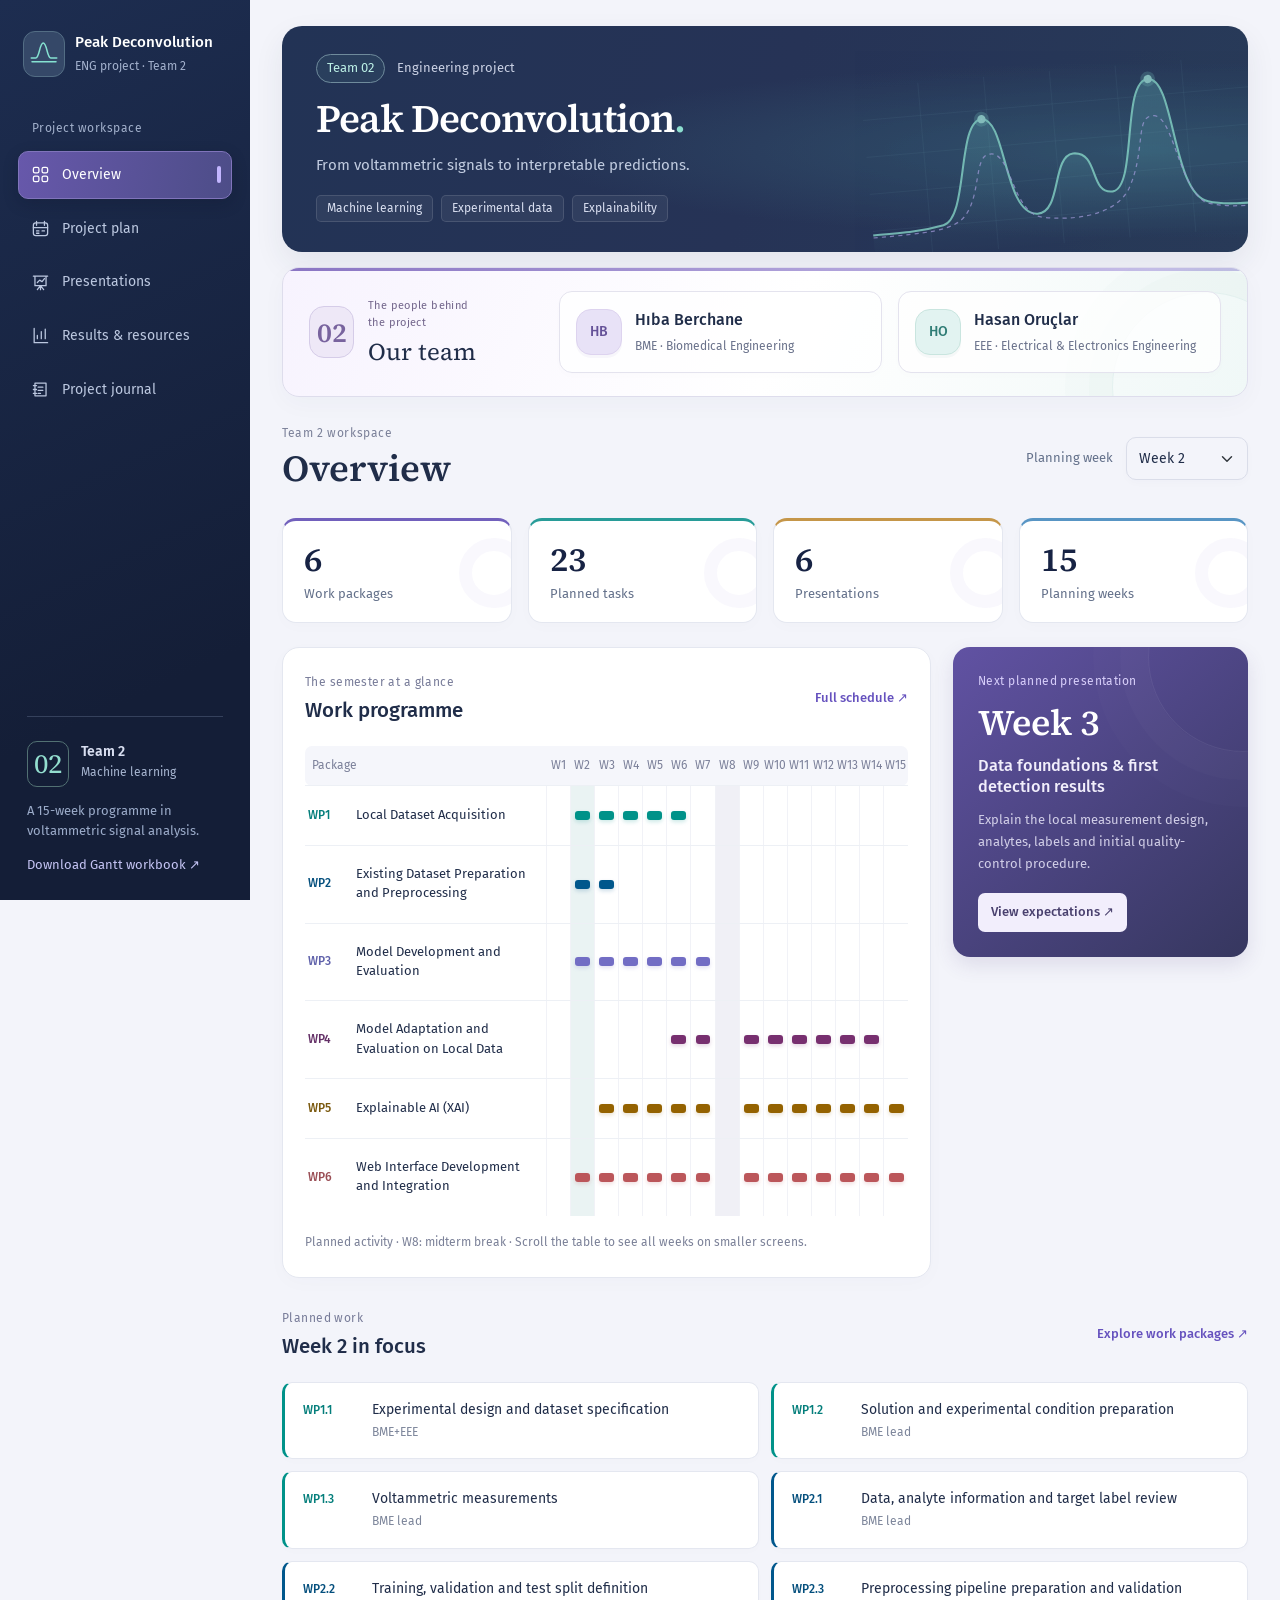
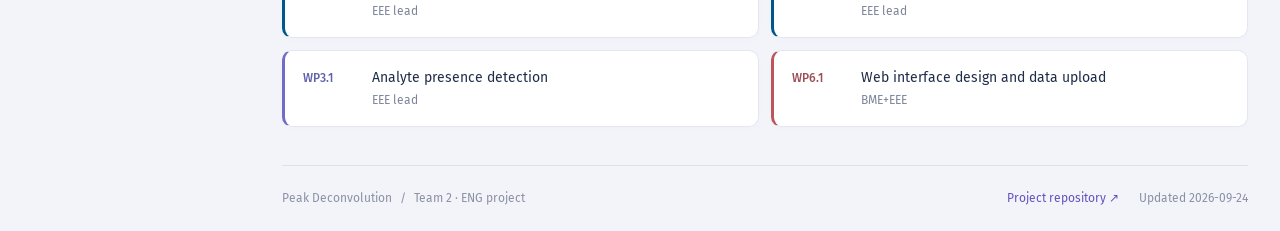
==== experimental.html @ 1bb377fd "Restore the favorite light theme and remove the signal playground" ====
<!doctype html>
<html lang="en">
<head>
<meta charset="utf-8">
<meta name="viewport" content="width=device-width, initial-scale=1">
<meta name="theme-color" content="#172344">
<meta name="description" content="Team 2's Peak Deconvolution project: work programme, presentation expectations, research results and risk management.">
<title>Peak Deconvolution | Team 2</title>
<link rel="icon" href="assets/favicon.svg" type="image/svg+xml">
<link rel="preload" href="assets/fonts/fira-sans-400.ttf" as="font" type="font/ttf" crossorigin>
<link rel="preload" href="assets/fonts/source-serif-600.ttf" as="font" type="font/ttf" crossorigin>
<link rel="stylesheet" href="assets/bootstrap.min.css">
<link rel="stylesheet" href="style.css?v=20260924-5">
<script src="assets/bootstrap.bundle.min.js" defer></script>
<script src="app.js?v=20260924-4" defer></script>
</head>
<body data-view="overview">
<a class="skip-link" href="#main">Skip to content</a>
<aside class="sidebar">
 <a class="brand" href="#overview" data-go="overview"><span class="brand-mark" aria-hidden="true"><svg viewBox="0 0 40 40"><path d="M3 28h6c5 0 5-20 10-20s5 20 10 20h8M4 33h32"/></svg></span><span>Peak Deconvolution<small>ENG project · Team 2</small></span></a>
 <p class="nav-caption">Project workspace</p>
 <nav class="project-nav" id="main-tabs" role="tablist" aria-label="Project sections" aria-orientation="vertical">
  <button class="nav-link active" id="tab-overview" data-bs-toggle="tab" data-bs-target="#panel-overview" data-route="overview" type="button" role="tab" aria-controls="panel-overview" aria-selected="true" aria-current="page"><svg viewBox="0 0 24 24" aria-hidden="true"><rect x="3" y="3" width="7" height="7" rx="2"/><rect x="14" y="3" width="7" height="7" rx="2"/><rect x="3" y="14" width="7" height="7" rx="2"/><rect x="14" y="14" width="7" height="7" rx="2"/></svg><span>Overview</span></button>
  <button class="nav-link" id="tab-plan" data-bs-toggle="tab" data-bs-target="#panel-plan" data-route="plan" type="button" role="tab" aria-controls="panel-plan" aria-selected="false" tabindex="-1"><svg viewBox="0 0 24 24" aria-hidden="true"><rect x="3" y="5" width="18" height="16" rx="3"/><path d="M7 3v5m10-5v5M3 11h18m-14 4h3m4 0h3m-10 3h3"/></svg><span>Project plan</span></button>
  <button class="nav-link" id="tab-presentations" data-bs-toggle="tab" data-bs-target="#panel-presentations" data-route="presentations" type="button" role="tab" aria-controls="panel-presentations" aria-selected="false" tabindex="-1"><svg viewBox="0 0 24 24" aria-hidden="true"><path d="M3 4h18M5 4v12h14V4M12 16v5m-4 0 4-5 4 5M8 12l3-3 3 2 3-4"/></svg><span>Presentations</span></button>
  <button class="nav-link" id="tab-results" data-bs-toggle="tab" data-bs-target="#panel-results" data-route="results" type="button" role="tab" aria-controls="panel-results" aria-selected="false" tabindex="-1"><svg viewBox="0 0 24 24" aria-hidden="true"><path d="M4 3v18h17M8 16v-4m5 4V7m5 9V4"/></svg><span>Results &amp; resources</span></button>
  <button class="nav-link" id="tab-journal" data-bs-toggle="tab" data-bs-target="#panel-journal" data-route="journal" type="button" role="tab" aria-controls="panel-journal" aria-selected="false" tabindex="-1"><svg viewBox="0 0 24 24" aria-hidden="true"><path d="M5 4h14v16H5V4Zm4 5h6m-6 4h6m-6 4h3M3 7h4m-4 5h4m-4 5h4"/></svg><span>Project journal</span></button>
 </nav>
 <div class="sidebar-bottom"><span class="sidebar-team">02</span><div><strong>Team 2</strong><span>Machine learning</span></div><p>A 15-week programme in voltammetric signal analysis.</p><a href="documents/PeakDeconv_Gantt_Chart.xlsx" download>Download Gantt workbook <span aria-hidden="true">↗</span></a></div>
</aside>
<div class="workspace">
 <header class="project-masthead">
  <div class="masthead-copy"><p class="project-context"><span>Team 02</span> Engineering project</p><a href="#overview" data-go="overview" class="project-title">Peak Deconvolution<span class="title-dot">.</span></a><p class="project-description">From voltammetric signals to interpretable predictions.</p><div class="project-tags"><span>Machine learning</span><span>Experimental data</span><span>Explainability</span></div></div>
  <div class="signal-art" aria-hidden="true"><svg viewBox="0 0 480 210" fill="none"><defs><linearGradient id="signal-fill" x1="0" y1="0" x2="0" y2="1"><stop stop-color="#79dedc" stop-opacity=".32"/><stop offset="1" stop-color="#79dedc" stop-opacity="0"/></linearGradient></defs><path class="signal-grid" d="M0 40h480M0 85h480M0 130h480M0 175h480M70 0v210M150 0v210M230 0v210M310 0v210M390 0v210"/><path d="M0 180C40 180 60 180 86 175C117 169 113 51 143 51C173 51 160 170 201 171C230 172 224 103 250 102C282 102 265 153 294 152C324 150 316 20 348 20C381 20 365 161 408 174C426 180 449 180 480 180V210H0Z" fill="url(#signal-fill)"/><path class="signal-line" pathLength="1000" d="M0 180C40 180 60 180 86 175C117 169 113 51 143 51C173 51 160 170 201 171C230 172 224 103 250 102C282 102 265 153 294 152C324 150 316 20 348 20C381 20 365 161 408 174C426 180 449 180 480 180"/><path class="signal-secondary" d="M0 183C64 183 99 183 114 165C135 140 130 93 150 94C176 93 170 169 207 176C262 186 300 174 314 150C339 105 328 62 352 65C375 68 374 153 405 175C430 184 452 183 480 183"/><circle cx="143" cy="51" r="5"/><circle cx="348" cy="20" r="5"/></svg></div>
 </header>
 <section class="people-section team-spotlight" aria-labelledby="team-heading">
  <div class="team-intro"><span class="team-emblem" aria-hidden="true">02</span><div><span class="section-eyebrow">The people behind the project</span><h2 id="team-heading">Our team</h2></div></div>
  <div id="overview-team"></div>
 </section>
 <main id="main" tabindex="-1">
  <div class="page-heading"><div><p class="page-kicker">Team 2 workspace</p><h1 id="page-title">Overview</h1></div><div class="workspace-controls"><label for="week-filter">Planning week</label><select id="week-filter" class="form-select" aria-describedby="week-help"><option value="1">Week 1</option><option value="2" selected>Week 2</option><option value="3">Week 3</option><option value="4">Week 4</option><option value="5">Week 5</option><option value="6">Week 6</option><option value="7">Week 7</option><option value="8">Week 8</option><option value="9">Week 9</option><option value="10">Week 10</option><option value="11">Week 11</option><option value="12">Week 12</option><option value="13">Week 13</option><option value="14">Week 14</option><option value="15">Week 15</option></select></div></div>
  <p id="week-help" class="visually-hidden">A position in the project plan, not the current calendar week.</p>
  <div id="data-status" class="alert alert-danger" role="alert" hidden></div>
  <noscript><p class="alert alert-warning">JavaScript is required to display the project records. The <a href="documents/PeakDeconv_Gantt_Chart.xlsx">Excel work plan</a> is available separately.</p></noscript>
  <div class="tab-content" id="project-panels">
   <section class="tab-pane show active" id="panel-overview" role="tabpanel" aria-labelledby="tab-overview" tabindex="0">
    <div id="overview-stats" class="plan-facts" aria-label="Planned project scope"><p>Loading the work plan…</p></div>
    <div class="overview-layout">
     <section class="surface programme-section"><div class="section-heading"><div><span class="section-eyebrow">The semester at a glance</span><h2>Work programme</h2></div><a href="#schedule" data-go="schedule" class="text-action">Full schedule <span aria-hidden="true">↗</span></a></div><div id="overview-packages" class="programme-scroll" tabindex="0" role="region" aria-label="Work package timeline"></div><p class="figure-note">Planned activity · W8: midterm break · Scroll the table to see all weeks on smaller screens.</p></section>
     <aside class="overview-aside"><section class="next-review" aria-label="Next planned presentation"><div id="overview-presentation"></div></section></aside>
    </div>
    <section class="weekly-focus"><div class="section-heading"><div><span class="section-eyebrow">Planned work</span><h2>Week <span data-selected-week>2</span> in focus</h2></div><a href="#packages" data-go="packages" class="text-action">Explore work packages <span aria-hidden="true">↗</span></a></div><div id="overview-focus" class="focus-list"></div></section>
   </section>
   <section class="tab-pane" id="panel-plan" role="tabpanel" aria-labelledby="tab-plan" tabindex="0">
    <p class="section-intro">The semester programme, from scheduled tasks and responsibilities to contingency planning.</p><div class="plan-groups"><details class="plan-group" id="plan-schedule"><summary><span class="group-symbol" aria-hidden="true"><svg viewBox="0 0 24 24"><rect x="3" y="5" width="18" height="16" rx="3"/><path d="M7 3v5m10-5v5M3 11h18m-14 4h3m4 0h3"/></svg></span><span class="group-heading"><span class="group-title">Schedule</span><span class="group-description">The 15-week Gantt chart and selected-week activities.</span></span><span class="group-count" id="schedule-count"></span></summary><div class="group-content"><section class="surface"><div class="section-heading"><h2>Task schedule</h2><div class="chart-key"><span><i class="key-plan" aria-hidden="true"></i>Planned work</span><span><i class="key-review" aria-hidden="true"></i>Presentation</span><span><i class="key-midterm" aria-hidden="true"></i>Midterm</span></div></div><div class="gantt-scroll" tabindex="0" role="region" aria-label="Scrollable 15-week task schedule" id="schedule-table"></div><p class="figure-note">No tasks are scheduled in weeks 1 and 8. Scroll horizontally for all weeks. Calendar dates await confirmation of the semester start.</p></section>
    <section class="weekly-section"><div class="section-heading"><h2>Week <span data-selected-week>2</span>: task list</h2><a href="#presentations" data-go="presentations" class="text-action">Presentation expectations ↗</a></div><div id="weekly-list" class="weekly-list"></div></section></div></details><details class="plan-group" id="plan-packages"><summary><span class="group-symbol" aria-hidden="true"><svg viewBox="0 0 24 24"><path d="m12 3 9 5-9 5-9-5 9-5Zm-9 9 9 5 9-5M3 16l9 5 9-5"/></svg></span><span class="group-heading"><span class="group-title">Work packages</span><span class="group-description">Scope, responsibilities, task status and outputs.</span></span><span class="group-count" id="package-count"></span></summary><div class="group-content"><p class="section-intro">Six work packages, one connected programme. Open a package to review its scope, responsibilities and planned outputs.</p><div id="package-list" class="work-package-list"></div><p class="figure-note">“Not reported” means that a progress update has not yet been recorded.</p></div></details><details class="plan-group" id="plan-risks"><summary><span class="group-symbol" aria-hidden="true"><svg viewBox="0 0 24 24"><path d="m12 3 8 3v6c0 5-8 9-8 9s-8-4-8-9V6l8-3Z"/><path d="m8 12 3 3 5-6"/></svg></span><span class="group-heading"><span class="group-title">Risks &amp; solutions</span><span class="group-description">Early warnings, proposed responses and fallback plans.</span></span><span class="group-count" id="risk-count"></span></summary><div class="group-content"><div class="section-banner risk-banner"><div><span class="section-eyebrow">Working risk register</span><p>A working register of potential project risks, proposed responses and fallback plans. These are planning scenarios; occurrence, severity and ownership have not yet been assessed.</p></div><svg class="risk-emblem" viewBox="0 0 100 110" aria-hidden="true"><path d="m50 6 38 14v34c0 25-38 49-38 49S12 79 12 54V20L50 6Z"/><path d="m30 54 14 14 28-32"/></svg></div><div id="risk-list" class="risk-grid"></div></div></details></div>
   </section>
   <section class="tab-pane" id="panel-presentations" role="tabpanel" aria-labelledby="tab-presentations" tabindex="0">
    <div class="section-banner presentation-banner"><div><span class="section-eyebrow">Prepare for each review</span><h2>Six planned reviews.</h2><p>Presentation weeks follow the Gantt workbook. The content below is a proposed Team 2 briefing plan, derived from the scheduled tasks and subject to supervisor confirmation.</p></div><div class="banner-number" aria-hidden="true">06</div></div><div id="presentation-rail" class="presentation-rail" aria-label="Presentation weeks"></div><div id="presentation-list" class="presentation-grid"></div>
   </section>
   <section class="tab-pane" id="panel-results" role="tabpanel" aria-labelledby="tab-results" tabindex="0">
    <div class="research-layout"><section class="research-section" id="research-results" tabindex="-1"><div class="section-heading"><div><span class="section-eyebrow">Research evidence</span><h2>Experiments &amp; results</h2></div></div><p class="section-intro">Detection, concentration classification, regression and explainability.</p><div id="results-list"></div></section><section class="research-section" id="research-resources" tabindex="-1"><div class="section-heading"><div><span class="section-eyebrow">Project library</span><h2>Resources</h2></div></div><div id="resources-list"></div></section></div>
   </section>
   <section class="tab-pane" id="panel-journal" role="tabpanel" aria-labelledby="tab-journal" tabindex="0">
    <p class="section-intro">A record of planning decisions, meeting discussions and agreed follow-up actions.</p><div id="journal-list" class="journal-list"></div>
   </section>
  </div>
  <footer class="workspace-footer"><span>Peak Deconvolution <span aria-hidden="true">/</span> Team 2 · ENG project</span><div><a id="repository-link" href="#" hidden>Project repository ↗</a><span>Updated <time id="footer-updated">—</time></span></div></footer>
 </main>
</div>
</body>
</html>
---- style.css ----
@font-face{font-family:"Fira Sans";font-style:normal;font-weight:400;font-display:swap;src:url("assets/fonts/fira-sans-400.ttf")}@font-face{font-family:"Fira Sans";font-style:normal;font-weight:500;font-display:swap;src:url("assets/fonts/fira-sans-500.ttf")}@font-face{font-family:"Fira Sans";font-style:normal;font-weight:600;font-display:swap;src:url("assets/fonts/fira-sans-600.ttf")}@font-face{font-family:"Source Serif";font-style:normal;font-weight:400;font-display:swap;src:url("assets/fonts/source-serif-400.ttf")}@font-face{font-family:"Source Serif";font-style:normal;font-weight:600;font-display:swap;src:url("assets/fonts/source-serif-600.ttf")}
:root{--ink:#202d49;--secondary:#63708a;--accent:#6551be;--deep:#172344;--pale:#f3f4fa;--rule:#e4e7f0;--serif:"Source Serif",Georgia,serif;--sans:"Fira Sans","Segoe UI",sans-serif;--bs-body-font-family:var(--sans);--bs-body-color:var(--ink);--bs-body-bg:var(--pale)}
*{box-sizing:border-box}html{scroll-behavior:smooth}body{margin:0;background:var(--pale);color:var(--ink);font:1rem/1.6 var(--sans)}h1,h2,h3,h4,p{margin-top:0}h1,h2,h3,h4{color:var(--ink);line-height:1.3}h1{font-family:var(--serif);font-size:2.3rem;font-weight:600;margin:0}h2{font-size:1.28rem;font-weight:500;margin:0}h3{font-size:1.05rem;font-weight:500}p{color:var(--secondary);margin-bottom:1rem}a{color:var(--accent);text-underline-offset:4px}a:hover{color:#493895}button,select{font:inherit}button:focus-visible,a:focus-visible,select:focus-visible,summary:focus-visible,[tabindex]:focus-visible{outline:3px solid #b191fa;outline-offset:4px}[hidden]{display:none!important}.skip-link{position:fixed;top:-100px;left:20px;z-index:100;background:white;padding:12px 20px}.skip-link:focus{top:10px}
.sidebar{width:250px;position:fixed;inset:0 auto 0 0;padding:31px 18px 24px;background:linear-gradient(155deg,#1d2d50,#141e37 75%);color:#d8def0;display:flex;flex-direction:column;z-index:30;overflow-y:auto}.brand{display:flex;align-items:center;gap:10px;text-decoration:none;color:#fff;font-size:.95rem;line-height:1.3;font-weight:500;padding:0 5px}.brand:hover{color:white}.brand small{display:block;font-weight:400;color:#a3b1cd;font-size:.75rem;margin-top:6px}.brand-mark{display:block;width:42px;height:46px;background:#354868;border:1px solid #536d84;border-radius:12px;flex-shrink:0;padding:5px}.brand-mark svg{fill:none;stroke:#85e2d1;stroke-width:2;stroke-linecap:round}.nav-caption{font-size:.75rem;color:#a1afca;margin:42px 14px 13px;letter-spacing:.04em}.project-nav{display:flex;flex-direction:column;gap:6px}.project-nav .nav-link{display:flex;align-items:center;gap:12px;position:relative;color:#bcc8e0;background:none;border:1px solid transparent;border-radius:10px;padding:13px 12px;text-align:left;font-size:.875rem;line-height:1.4;transition:background .15s,color .15s}.project-nav .nav-link svg{width:19px;height:19px;fill:none;stroke:currentColor;stroke-width:1.6;stroke-linecap:round;stroke-linejoin:round;flex-shrink:0}.project-nav .nav-link.active{color:white;background:linear-gradient(100deg,#6758ab,#4d4d88);border-color:#8074bb;box-shadow:0 5px 16px #090f2233}.project-nav .nav-link.active:after{content:"";position:absolute;right:10px;width:4px;height:17px;border-radius:4px;background:#c3b6ff}.project-nav .nav-link:hover:not(.active){color:#fff;background:#ffffff0c}.sidebar-bottom{border-top:1px solid #35415c;margin:38px 9px 0;padding-top:24px;display:grid;grid-template-columns:42px 1fr;gap:10px 12px}.sidebar-team{font-family:var(--serif);font-size:1.7rem;color:#93decf;line-height:1.6;border:1px solid #527173;border-radius:10px;text-align:center}.sidebar-bottom strong,.sidebar-bottom span:not(.sidebar-team){display:block;font-size:.875rem}.sidebar-bottom div>span{font-size:.75rem!important;color:#a7b5d0}.sidebar-bottom p{grid-column:1/-1;font-size:.8125rem;color:#9cacca;margin:4px 0 3px}.sidebar-bottom a{grid-column:1/-1;color:#c5c4f4;font-size:.8125rem;text-decoration:none}
.workspace{margin-left:250px;padding:26px 32px 0;max-width:1740px}.project-masthead{position:relative;isolation:isolate;overflow:hidden;padding:28px 34px 30px;border-radius:20px;background:radial-gradient(ellipse at 89% 55%,#31516c 0,transparent 50%),linear-gradient(110deg,#223355,#263356 50%,#283b59);color:white;box-shadow:0 12px 30px #23324e14}.masthead-copy{position:relative;z-index:2;max-width:75%}.project-context{font-size:.8125rem;color:#cad1e4;display:flex;align-items:center;gap:12px;margin:0 0 15px}.project-context>span{padding:3px 10px;border:1px solid #6f8b9c;border-radius:20px;color:#bcf0e6;background:#8bddca12}.project-title{font:600 clamp(2rem,3.05vw,3.1rem)/1.1 var(--serif);letter-spacing:-.025em;color:#fff;text-decoration:none;display:inline-block}.project-title:hover{color:white}.title-dot{color:#8ddfcf}.project-description{color:#c1cce0;font-size:.9375rem;margin:12px 0 18px}.project-tags{display:flex;flex-wrap:wrap;gap:8px}.project-tags span{font-size:.75rem;padding:3px 10px;background:#ffffff0e;border:1px solid #ffffff1f;border-radius:5px;color:#d9dff0}.signal-art{position:absolute;z-index:0;right:-15px;bottom:9px;width:41%;opacity:.7;transform:rotate(-5deg)}.signal-art svg{width:100%}.signal-grid{stroke:#83b7c6;stroke-opacity:.12;stroke-width:1}.signal-line{stroke:#92e8d5;stroke-width:2.5}.signal-secondary{stroke:#c4b5fd;stroke-width:1.5;stroke-dasharray:5 5;opacity:.8}.signal-art circle{fill:#b4f3e8;stroke:#88dfd044;stroke-width:8}.masthead-credit{position:absolute;right:26px;top:27px;text-align:right;font-size:.75rem;z-index:2}.masthead-credit span{display:block;color:#a8bed4}.masthead-credit strong{color:#e7f0fb;font-weight:500}
#main{padding-top:27px;outline:none}.page-heading{display:flex;justify-content:space-between;align-items:center;gap:20px;margin-bottom:25px}.page-kicker{font-size:.75rem;color:#7b8199;margin:0 0 2px;letter-spacing:.05em}.workspace-controls{display:flex;align-items:center;gap:13px}.workspace-controls label{font-size:.8125rem;color:var(--secondary)}.form-select{font-family:var(--sans);font-size:.875rem;width:122px;border:1px solid #daddE9;min-height:43px;border-radius:10px;color:var(--ink);box-shadow:0 3px 8px #2b335005}.section-intro{font-size:1rem;max-width:84ch;margin-bottom:26px}.surface{background:white;border:1px solid var(--rule);border-radius:17px;padding:25px;box-shadow:0 5px 20px #26365505}.section-heading{display:flex;justify-content:space-between;align-items:center;gap:16px;margin-bottom:22px}.section-eyebrow{display:block;color:#787c99;font-size:.75rem;margin-bottom:5px;letter-spacing:.035em}.text-action{font-size:.8125rem;font-weight:500;text-decoration:none}.text-action:hover{text-decoration:underline}.plan-facts{display:grid;grid-template-columns:repeat(4,minmax(0,1fr));gap:16px;margin-bottom:24px}.stat{position:relative;overflow:hidden;background:white;border:1px solid var(--rule);border-radius:14px;padding:18px 21px 17px;box-shadow:0 4px 15px #26365504;display:flex;flex-direction:column;border-top:3px solid #7160bc}.stat:nth-child(2){border-top-color:#289c98}.stat:nth-child(3){border-top-color:#c59649}.stat:nth-child(4){border-top-color:#5895c4}.stat:after{content:"";position:absolute;right:-18px;top:17px;height:70px;width:70px;border:13px solid #7662c00b;border-radius:50%}.stat-value{font:600 2.1rem/1.2 var(--serif);color:var(--deep);font-variant-numeric:tabular-nums;order:0}.stat-label{font-size:.8125rem;color:var(--secondary);order:1;margin-top:5px}.overview-layout{display:grid;grid-template-columns:minmax(0,1fr) 295px;gap:22px;align-items:start}.overview-layout>*{min-width:0}.overview-aside{display:flex;flex-direction:column;gap:18px}.programme-section{padding:25px 22px}.programme-scroll,.gantt-scroll{overflow:auto;max-width:100%;scrollbar-width:thin;scrollbar-color:#b7bad1 #f3f4fa}.programme-table{width:100%;min-width:600px;table-layout:fixed;border-collapse:collapse;font-size:.875rem}.programme-table th,.programme-table td{padding:18px 3px;border-bottom:1px solid #edf0f5;vertical-align:middle}.programme-table thead th{background:#f5f6fb;color:#7c819a;font-size:.75rem;font-weight:400;padding:10px 0;text-align:center}.programme-table thead th:first-child{text-align:left;padding-left:7px;border-radius:7px 0 0 7px}.programme-table thead th:last-child{border-radius:0 7px 7px 0}.programme-row>.wp-code{font-size:.75rem;font-weight:500;color:color-mix(in srgb,var(--wp) 80%,#142f42);padding-right:5px}.programme-row>th{font-weight:400;padding-right:12px}.programme-title{font:inherit;font-size:.8125rem;line-height:1.5;background:none;border:0;text-align:left;padding:0;color:var(--ink);cursor:pointer}.programme-title:hover{text-decoration:underline;color:var(--accent)}.programme-week{text-align:center;border-left:1px solid #f1f2f7}.programme-week.selected-week{background:#eaf3f3}.programme-week.midterm-week{background:#f0f0f6}.programme-mark{display:block;width:86%;height:9px;border-radius:3px;background:var(--wp);box-shadow:0 2px 4px color-mix(in srgb,var(--wp) 20%,transparent);margin:auto}.figure-note{font-size:.75rem;color:#7b8198;margin:16px 0 0;line-height:1.7}
.next-review{position:relative;overflow:hidden;border-radius:17px;padding:25px;background:linear-gradient(140deg,#6152a3,#36375f);color:white;box-shadow:0 8px 20px #463b7520}.next-review:after{content:"";position:absolute;width:190px;height:190px;border:1px solid #ffffff12;border-radius:50%;right:-90px;top:-85px;box-shadow:0 0 0 28px #ffffff04,0 0 0 55px #ffffff03;pointer-events:none}.next-review .section-eyebrow{color:#d7cefa}.next-week{font:600 2.25rem/1.2 var(--serif);color:white;margin:10px 0}.next-review h3{font-size:1.02rem;color:#f1eefb;margin:0 0 12px}.next-review p{font-size:.8125rem;color:#d2cfe8;line-height:1.7;margin-bottom:18px}.review-link{display:inline-flex;align-items:center;gap:14px;background:#f2eefc;color:#49406e!important;font-size:.8125rem;font-weight:500;border:0;border-radius:7px;text-decoration:none;padding:9px 13px}.people-section{padding:23px}.people-section .section-heading{margin-bottom:10px}.people-section .section-eyebrow{font-size:.6875rem}.team-emblem{font:600 1.7rem var(--serif);color:#dce1ed}.team-name,.team-approach{display:none}.team-members{list-style:none;margin:0;padding:0}.team-member{display:flex;gap:10px;align-items:center;padding:12px 0;border-bottom:1px solid #eef0f5}.member-avatar{width:36px;height:36px;flex-shrink:0;border-radius:12px;background:#e8e2f7;color:#655298;display:flex;align-items:center;justify-content:center;font-size:.75rem;font-weight:500}.team-member:nth-child(2) .member-avatar{background:#e2f3f1;color:#307d76}.member-name{display:flex;flex-direction:column;font-size:.875rem;color:var(--ink)}.member-dept{margin-left:auto;font-size:.6875rem;color:#6f7a93}.lead-badge{font-size:.75rem;color:#788399}.department-key{font-size:.6875rem;line-height:1.8;color:#8490a4;margin:15px 0 0}
.weekly-focus,.weekly-section{margin-top:31px}.focus-list,.weekly-list{display:grid;grid-template-columns:repeat(2,minmax(0,1fr));gap:12px}.focus-item,.weekly-task{position:relative;display:grid;grid-template-columns:56px minmax(0,1fr);gap:3px 13px;align-items:baseline;background:#fff;border:1px solid var(--rule);border-left:3px solid var(--wp,var(--accent));border-radius:10px;padding:16px 18px;box-shadow:0 3px 9px #26365503}.wp-code,.task-id{font-size:.75rem;font-weight:500;color:color-mix(in srgb,var(--wp,var(--accent)) 80%,#142f42)}.focus-title,.weekly-title{font-size:.875rem;line-height:1.5}.focus-owner,.weekly-owner,.weekly-task>.modelling-tag{grid-column:2;font-size:.75rem;color:#7c859a}.chart-key{display:flex;flex-wrap:wrap;gap:14px;font-size:.75rem;color:var(--secondary)}.chart-key>span{display:flex;align-items:center;gap:5px}.chart-key i{display:inline-block;height:8px;width:15px;border-radius:2px}.key-plan{background:#6c66a7}.key-review{background:#b38b39}.key-midterm{background:#c3c7d3}.gantt-table{border-collapse:separate;border-spacing:0;width:100%;min-width:1040px;table-layout:fixed;font-size:.875rem}.gantt-caption{caption-side:top;padding:0 0 14px;font-size:.75rem;color:var(--secondary)}.gantt-table th,.gantt-table td{border-bottom:1px solid var(--rule);padding:10px 5px;vertical-align:middle}.gantt-table th:first-child,.gantt-table td:first-child{width:315px;text-align:left;padding-left:12px}.gantt-table th:nth-child(2),.gantt-table td:nth-child(2){width:118px;text-align:left}.gantt-table thead th{background:#f1f2f8;color:var(--secondary);font-weight:400;text-align:center}.gantt-table thead .presentation-week{border-top:3px solid #c2964b}.gantt-table .gantt-group th{background:#e9ecf5;font-weight:500;padding-top:15px;padding-bottom:15px}.gantt-task-name{font-weight:400;font-size:.8125rem;line-height:1.6}.gantt-owner,.modelling-tag{font-size:.75rem;color:var(--secondary)}.modelling-tag{display:block;margin-top:3px}.gantt-cell{border-left:1px solid #f0f1f6;text-align:center;padding:0 2px!important}.gantt-bar{height:11px;border-radius:3px;background:var(--wp)}.gantt-table .selected-week{background:#e8f2f2}.gantt-table .midterm-week{background:#f0f0f5}
.work-package-list{display:grid;gap:16px}.work-package{background:white;border:1px solid var(--rule);border-left:4px solid var(--wp);border-radius:14px;box-shadow:0 5px 18px #26365505}.work-package>summary{display:grid;grid-template-columns:48px minmax(150px,1fr) 60px 115px 14px;gap:15px;align-items:center;padding:24px 22px;cursor:pointer;list-style:none}.work-package>summary::-webkit-details-marker{display:none}.work-package>summary:after{content:"+";color:var(--wp);font-size:1.6rem}.work-package[open]>summary:after{content:"−"}.work-package>summary>.wp-code{background:color-mix(in srgb,var(--wp) 10%,white);padding:9px 7px;border-radius:8px;text-align:center}.package-title{font-size:1rem;font-weight:500}.package-count,.package-status{font-size:.75rem;color:var(--secondary)}.package-status{text-align:right}.package-body{padding:0 24px 25px}.package-summary-text{font-size:.9375rem;max-width:82ch;margin-bottom:20px}.task-detail{display:grid;grid-template-columns:60px minmax(180px,1fr) 130px 95px 90px;gap:10px;align-items:baseline;border-top:1px solid #edf0f5;padding:16px 0}.task-title{font-size:.875rem}.task-weeks,.task-owner{font-size:.75rem;color:var(--secondary)}.task-status{font-size:.6875rem;color:#737d93;white-space:nowrap;padding:4px 7px;background:#f2f3f8;border-radius:5px;display:inline-block}.task-statuses{display:flex;flex-direction:column;gap:5px}.status-complete{color:#24715c;background:#e4f3ed}.status-in-progress{color:#3b5d9d;background:#eaf0fc}.status-blocked{color:#aa4353;background:#fff0f3}.task-outputs{grid-column:2/-1;display:flex;flex-wrap:wrap;gap:12px;font-size:.8125rem}
.section-banner{position:relative;overflow:hidden;display:flex;justify-content:space-between;gap:35px;border:1px solid #dedcef;border-radius:18px;padding:30px 35px;margin-bottom:25px;background:linear-gradient(120deg,#ece8f9,#f5f4fc)}.section-banner>div:first-child{max-width:760px;z-index:1}.section-banner h2{font:600 1.9rem/1.3 var(--serif);color:#3b3463;margin:7px 0 15px}.section-banner p{font-size:.875rem;color:#69647f;line-height:1.8;margin:0;max-width:76ch}.banner-number{font:600 7.2rem/1.1 var(--serif);color:#d6d0e8;align-self:center;letter-spacing:-.08em;padding-right:10px}.risk-banner{background:linear-gradient(120deg,#e7f2f1,#f3f8f7);border-color:#d7e7e5}.risk-banner h2{color:#255b5e}.risk-banner .section-eyebrow,.risk-banner p{color:#55787b}.risk-emblem{width:110px;min-width:90px;fill:none;stroke:#91bcbb;stroke-width:2;align-self:center;margin-right:20px}.risk-emblem path+path{stroke-width:4}.presentation-rail{display:grid;grid-template-columns:repeat(6,minmax(0,1fr));gap:12px;margin:0 0 27px}.presentation-stop{position:relative;border:1px solid #dcdfea;border-radius:11px;background:white;padding:13px 8px;color:#626b85;cursor:pointer}.presentation-stop small{display:block;font-size:.75rem}.presentation-stop strong{font:600 1.5rem var(--serif)}.presentation-stop:hover,.presentation-stop.is-next{background:#ece8f9;border-color:#b1a1d9;color:#51428b}.presentation-grid,.risk-grid{display:grid;grid-template-columns:repeat(2,minmax(0,1fr));gap:23px;align-items:start}.presentation-card,.risk-card{background:white;border:1px solid var(--rule);border-radius:16px;box-shadow:0 5px 20px #26365505;overflow:hidden;min-width:0;scroll-margin-top:25px}.presentation-card{padding:25px;position:relative;border-top:3px solid #bdafdd}.presentation-card.is-next{border-color:#ad9aca;box-shadow:0 6px 22px #55438a10}.presentation-card:focus{outline:3px solid #ad9aca;outline-offset:3px}.presentation-top{display:flex;align-items:center;gap:15px;margin-bottom:17px}.week-medallion{display:flex;flex-direction:column;align-items:center;justify-content:center;width:57px;height:62px;flex-shrink:0;border-radius:12px;background:#eee9f9;color:#625094}.week-medallion small{font-size:.6875rem;line-height:1.2}.week-medallion strong{font:600 1.7rem/1.2 var(--serif)}.presentation-top h3{font-size:1.05rem;margin:0 0 4px}.review-position{color:#817795;font-size:.75rem}.package-tags{display:flex;flex-wrap:wrap;gap:6px;margin:0 0 17px}.package-tag{display:inline-block;font-size:.6875rem;font-weight:500;border:1px solid color-mix(in srgb,var(--wp,var(--accent)) 20%,white);padding:2px 8px;border-radius:5px;color:color-mix(in srgb,var(--wp,var(--accent)) 85%,#142f42);background:color-mix(in srgb,var(--wp,var(--accent)) 7%,white);text-decoration:none}.card-label{font-size:.75rem;font-weight:500;color:#544772;margin:0 0 10px}.expectation-list{list-style:none;margin:0;padding:0}.expectation-list li{position:relative;padding:0 0 13px 21px;font-size:.875rem;line-height:1.65;color:#596780}.expectation-list li:before{content:"";width:7px;height:7px;border-radius:2px;background:#b2a3d6;position:absolute;left:0;top:8px}.evidence-box{padding:15px 17px;background:#f5f3fa;border-radius:9px;margin:5px 0 18px}.evidence-box p{font-size:.8125rem;color:#706985;line-height:1.7;margin:0}.evidence-box .card-label{margin-bottom:5px}.review-footer{display:flex;justify-content:space-between;gap:10px;border-top:1px solid #edebf2;padding-top:14px;font-size:.75rem;color:#7b8298}.review-footer a{font-size:.75rem}.risk-card{border-top:3px solid #639995}.risk-card-header{display:flex;justify-content:space-between;align-items:center;gap:10px;padding:19px 24px 0}.risk-id{font-size:.75rem;color:#3d7771;font-weight:500}.risk-state{font-size:.6875rem;padding:3px 9px;background:#f2f4f8;color:#7c8397;border-radius:5px}.risk-card>h3{font-size:1.07rem;margin:14px 24px}.risk-card>.package-tags{margin:0 24px 17px}.risk-details{margin:0 24px 21px}.risk-details dt{font-size:.75rem;color:#7a8796;font-weight:500;margin-top:13px}.risk-details dd{font-size:.875rem;color:#586a7c;line-height:1.7;margin:4px 0 0}.risk-response{background:#f0f7f5;border-top:1px solid #e0ede9;padding:17px 24px 20px}.risk-response h4{font-size:.75rem;color:#39726d;margin:0 0 6px;font-weight:500}.risk-response p{font-size:.875rem;line-height:1.7;color:#4e6f6d;margin:0 0 15px}.risk-response p:last-child{margin:0}.risk-owner{font-size:.75rem;color:#7e8c99;padding:13px 24px;border-top:1px solid #e9eeef}
.empty-state{padding:42px;background:linear-gradient(135deg,#fff,#f8f7fd);border:1px dashed #ccd0e0;border-radius:17px;max-width:1000px;position:relative;overflow:hidden;font-size:.9375rem}.empty-state:before{content:"";display:block;width:43px;height:5px;background:linear-gradient(90deg,#8c7bbb,#5cadac);border-radius:5px;margin-bottom:22px}.empty-state h3{font:600 1.45rem var(--serif);margin-bottom:12px}.empty-state p{font-size:.9375rem;max-width:75ch;margin:0}.focus-list>.empty-state,.weekly-list>.empty-state{grid-column:1/-1}.resource-section{background:white;border:1px solid var(--rule);border-radius:16px;padding:26px;margin-bottom:20px;display:grid;grid-template-columns:155px minmax(0,1fr);gap:27px}.resource-section-title{font:600 1.35rem var(--serif);color:#52537e;margin:0}.resource-grid{display:grid;gap:20px}.resource-card{border-bottom:1px solid var(--rule);padding-bottom:20px}.resource-card:last-child{border-bottom:0;padding-bottom:0}.resource-type{display:none}.resource-title{font-size:1.05rem;margin:0 0 8px}.resource-description{font-size:.9375rem;margin-bottom:12px}.resource-card a{font-size:.8125rem}.resource-section>p{font-size:.9375rem;margin:0}.journal-list{position:relative;padding-left:25px;border-left:2px solid #ddd9ed;margin-left:9px}.journal-entry{position:relative;background:white;border:1px solid var(--rule);border-radius:14px;padding:23px 27px;margin-bottom:19px}.journal-entry:before{content:"";position:absolute;left:-34px;top:30px;width:13px;height:13px;background:#8675b5;border:3px solid var(--pale);border-radius:50%}.entry-kind{font-size:.75rem;color:#756097;background:#f1edf8;padding:3px 9px;border-radius:4px;display:inline-block;margin-right:12px}.entry-date{font-size:.75rem;color:#8a90a2}.entry-title{font-size:1.07rem;margin:13px 0 10px}.entry-summary,.entry-actions{font-size:.9375rem;max-width:86ch;margin-bottom:0}.entry-actions{padding-left:20px}.entry-action{padding-top:12px}.action-meta{display:block;color:var(--secondary);font-size:.8125rem}.journal-list>.empty-state{padding:25px}.result-card{background:white;border:1px solid var(--rule);border-radius:16px;padding:27px;margin-bottom:20px}.result-title{font:600 1.35rem var(--serif);margin-bottom:20px}.result-meta{display:grid;grid-template-columns:90px 1fr;gap:5px 20px;font-size:.875rem}.result-meta dt{font-weight:500}.result-meta dd{margin:0;color:var(--secondary)}.result-metrics{display:flex;flex-wrap:wrap;gap:30px;padding:17px 0;margin:20px 0;list-style:none;border-block:1px solid var(--rule)}.metric-name{display:block;font-size:.75rem;color:var(--secondary)}.metric-value{font:600 1.8rem var(--serif)}.result-notes{font-size:.9375rem}.workspace-footer{margin-top:38px;border-top:1px solid #dde1ec;padding:23px 0;display:flex;justify-content:space-between;gap:15px;font-size:.75rem;color:#8b91a5}.workspace-footer>div{display:flex;flex-wrap:wrap;gap:20px}.workspace-footer>span>span{padding:0 5px}.workspace-footer a{text-decoration:none}
@media(min-width:1600px){.workspace{padding:30px 44px 0}.overview-layout{grid-template-columns:minmax(0,1fr) 330px}.project-masthead{padding:34px 40px}.programme-table th,.programme-table td{padding-top:23px;padding-bottom:23px}}
@media(max-width:1250px){.sidebar{width:224px;padding-inline:12px}.workspace{margin-left:224px;padding:22px 24px 0}.brand{font-size:.8125rem}.brand-mark{width:36px;height:42px}.project-nav .nav-link{font-size:.8125rem;gap:9px}.overview-layout{grid-template-columns:minmax(0,1fr)}.overview-aside{display:grid;grid-template-columns:1fr 1fr}.programme-table{min-width:640px}.task-detail{grid-template-columns:52px minmax(180px,1fr) 112px 90px}.task-statuses{grid-column:2}.project-title{font-size:2.4rem}.masthead-credit{font-size:.6875rem}.masthead-copy{max-width:80%}.signal-art{opacity:.4;width:40%}.work-package>summary{grid-template-columns:45px minmax(130px,1fr) 55px 100px 12px;gap:12px}.presentation-grid,.risk-grid{gap:17px}.presentation-card{padding:22px}.banner-number{font-size:6rem}.risk-card-header{padding-inline:21px}.risk-card>h3,.risk-card>.package-tags{margin-inline:21px}.risk-details{margin-inline:21px}.risk-response{padding-inline:21px}}
@media(max-width:960px){.sidebar{position:relative;width:100%;inset:auto;padding:17px 22px 0;overflow:visible}.brand{font-size:.9375rem;max-width:300px}.brand-mark{width:37px;height:41px}.brand small{display:inline;margin-left:8px;font-size:.6875rem}.nav-caption,.sidebar-bottom{display:none}.project-nav{display:grid;grid-template-columns:repeat(5,minmax(0,1fr));gap:5px;padding:17px 0}.project-nav .nav-link{font-size:.8125rem;padding:10px;gap:8px}.project-nav .nav-link.active:after{display:none}.project-nav .nav-link svg{width:16px;height:16px}.workspace{margin:0;max-width:none;padding:22px 24px 0}.project-title{font-size:2.8rem}.masthead-credit{font-size:.75rem}.masthead-copy{max-width:75%}.programme-table{min-width:640px}.project-masthead{padding:27px 30px}.resource-section{grid-template-columns:130px 1fr}.page-heading{margin-bottom:23px}.stat{padding-inline:19px}.presentation-grid,.risk-grid{gap:18px}}
@media(max-width:650px){.sidebar{padding:16px 16px 0}.brand{font-size:.875rem}.brand small{display:block;margin:3px 0 0}.project-nav{grid-template-columns:repeat(2,minmax(0,1fr));gap:5px 7px;padding-top:15px;padding-bottom:16px}.project-nav .nav-link{font-size:.8125rem;padding:9px 10px;min-height:38px}.workspace{padding:16px 16px 0}.project-masthead{border-radius:15px;padding:24px 23px}.masthead-copy{max-width:100%}.project-context{font-size:.75rem;margin-bottom:14px;gap:10px}.project-title{font-size:2rem;line-height:1.12;max-width:10ch}.project-description{font-size:.875rem;max-width:28ch;line-height:1.7;margin:12px 0 15px}.project-tags{gap:6px}.project-tags span{font-size:.6875rem;padding:2px 7px}.signal-art{width:68%;right:-45px;bottom:57px;opacity:.24}.masthead-credit{position:relative;top:auto;right:auto;text-align:left;display:flex;gap:8px;font-size:.6875rem;margin-top:16px;padding-top:12px;border-top:1px solid #ffffff20}.masthead-credit span{display:inline}#main{padding-top:22px}.page-heading{align-items:center;gap:14px;margin-bottom:21px}.page-heading h1{font-size:1.75rem}.page-kicker{font-size:.6875rem}.workspace-controls{display:block;flex-shrink:0}.workspace-controls label{display:block;font-size:.6875rem;margin-bottom:4px}.form-select{width:102px;min-height:38px;font-size:.8125rem}.plan-facts{grid-template-columns:repeat(2,minmax(0,1fr));gap:11px;margin-bottom:19px}.stat{padding:15px 17px;border-radius:11px}.stat-value{font-size:1.9rem}.stat-label{font-size:.75rem}.overview-layout{gap:18px}.surface,.programme-section{padding:21px 18px;border-radius:14px}.section-heading{gap:12px;margin-bottom:19px}.section-heading h2{font-size:1.16rem}.section-eyebrow{font-size:.6875rem}.text-action{font-size:.75rem;text-align:right;max-width:130px}.overview-aside{grid-template-columns:1fr}.next-review{padding:24px}.next-review h3{font-size:1.08rem}.next-review p{font-size:.875rem}.people-section{padding:23px}.programme-table{min-width:615px}.programme-table th,.programme-table td{padding-top:17px;padding-bottom:17px}.figure-note{font-size:.75rem}.weekly-focus,.weekly-section{margin-top:26px}.focus-list,.weekly-list{grid-template-columns:1fr;gap:10px}.focus-item,.weekly-task{padding:15px;grid-template-columns:51px minmax(0,1fr);gap:3px 10px}.section-intro{font-size:.9375rem;margin-bottom:22px}.chart-key{font-size:.6875rem;gap:8px}.chart-key i{width:10px}.work-package>summary{grid-template-columns:44px minmax(0,1fr) 12px;gap:5px 12px;padding:19px 15px}.work-package>summary:after{grid-column:3;grid-row:1}.package-title{grid-column:2;font-size:.9375rem}.package-count{grid-column:2;font-size:.75rem}.package-status{grid-column:2;text-align:left;font-size:.75rem}.package-body{padding:0 18px 18px}.package-summary-text{font-size:.875rem}.task-detail{grid-template-columns:51px minmax(0,1fr);gap:3px 9px;padding:15px 0}.task-title{font-size:.8755rem}.task-weeks,.task-owner,.task-statuses{grid-column:2}.task-statuses{align-items:flex-start;margin-top:4px}.task-id{font-size:.75rem}.presentation-grid,.risk-grid{grid-template-columns:1fr;gap:19px}.section-banner{padding:23px;border-radius:14px;gap:10px}.section-banner h2{font-size:1.65rem}.section-banner p{font-size:.875rem;line-height:1.8}.banner-number{position:absolute;right:11px;top:5px;font-size:5rem;opacity:.3}.risk-emblem{position:absolute;right:10px;top:12px;width:100px;opacity:.15;margin:0}.presentation-rail{grid-template-columns:repeat(3,minmax(0,1fr));gap:10px;margin-bottom:21px}.presentation-stop{padding:9px 5px}.presentation-card{padding:23px}.review-footer{font-size:.6875rem}.risk-card>h3{font-size:1.08rem}.resource-section{display:block;padding:23px}.resource-section-title{margin-bottom:22px;font-size:1.3rem}.resource-title{font-size:1rem}.resource-description{font-size:.875rem}.journal-list{padding-left:17px;margin-left:4px}.journal-entry{padding:21px}.journal-entry:before{left:-26px}.entry-title{font-size:1.05rem}.entry-summary,.entry-actions{font-size:.875rem}.empty-state{padding:27px 23px}.empty-state h3{font-size:1.4rem}.empty-state p{font-size:.875rem}.workspace-footer{flex-direction:column;font-size:.6875rem;gap:7px;margin-top:29px}.workspace-footer>div{gap:15px}.result-meta{grid-template-columns:70px minmax(0,1fr);gap:5px 12px}.result-card{padding:23px}.result-title{font-size:1.35rem}}
@media(prefers-reduced-motion:reduce){html{scroll-behavior:auto}*,*:before,*:after{animation:none!important;transition:none!important}}
@media print{body{background:#fff}.sidebar,.signal-art,.workspace-controls,.project-tags,.workspace-footer,.text-action{display:none!important}.workspace{margin:0;padding:0}.project-masthead{background:#fff;box-shadow:none;border-bottom:2px solid #333;padding:0 0 20px}.project-title,.project-description,.project-context,.project-context>span,.masthead-credit strong{color:#222}.project-title{font-size:24pt}.masthead-credit{color:#333}.page-heading{margin-top:10px}.page-kicker{display:none}.surface,.presentation-card,.risk-card,.work-package{box-shadow:none;break-inside:avoid}.overview-layout,.presentation-grid,.risk-grid{grid-template-columns:1fr}.overview-aside{display:grid;grid-template-columns:1fr 1fr}.next-review{background:#eee;color:#222;box-shadow:none}.next-review p,.next-review h3,.next-review .next-week,.next-review .section-eyebrow{color:#222}.programme-scroll,.gantt-scroll{overflow:visible}.programme-table{min-width:0}.gantt-table{min-width:0;font-size:7pt}.gantt-table th:first-child,.gantt-table td:first-child{width:170px}.gantt-table th:nth-child(2),.gantt-table td:nth-child(2){width:60px}.gantt-task-name,.gantt-owner,.modelling-tag{font-size:7pt}.gantt-bar,.programme-mark{print-color-adjust:exact;-webkit-print-color-adjust:exact}.tab-pane:not(.active){display:none!important}}

/* Five main sections; native disclosure groups keep the plan compact. */
.plan-groups{display:grid;gap:18px}.plan-group{background:#fff;border:1px solid var(--rule);border-radius:16px;box-shadow:0 5px 20px #26365505;scroll-margin-top:24px;min-width:0}.plan-group>summary{display:flex;align-items:center;gap:18px;padding:25px 28px;cursor:pointer;list-style:none}.plan-group>summary::-webkit-details-marker{display:none}.plan-group>summary:after{content:'+';margin-left:auto;font-size:1.65rem;color:#7a6ba7;flex-shrink:0}.plan-group[open]>summary:after{content:'−'}.plan-group[open]>summary{border-bottom:1px solid var(--rule)}.group-symbol{width:48px;height:48px;display:flex;align-items:center;justify-content:center;flex-shrink:0;border-radius:13px;color:#6a58a1;background:#eee9f8;font-size:1.55rem}.plan-group:nth-child(2) .group-symbol{color:#387d91;background:#e7f1f6}.plan-group:nth-child(3) .group-symbol{color:#438b7c;background:#e5f4ef}.group-heading{display:flex;flex-direction:column;gap:5px;min-width:0}.group-title{font-size:1.125rem;font-weight:500;color:var(--ink)}.group-description{font-size:.875rem;color:var(--secondary);line-height:1.65}.group-content{padding:26px;min-width:0}.group-content>.surface{padding:0;box-shadow:none;border:0;border-radius:0}.research-section{scroll-margin-top:24px}.research-section+.research-section{margin-top:35px;padding-top:29px;border-top:1px solid #dfe3ef}
@media(max-width:650px){.project-nav .nav-link:last-child{grid-column:1/-1}.plan-groups{gap:14px}.plan-group>summary{padding:21px 17px;gap:13px}.group-symbol{width:39px;height:43px;border-radius:10px;font-size:1.35rem}.group-title{font-size:1rem}.group-description{font-size:.8125rem}.group-content{padding:21px 15px}.group-content .section-banner{padding:20px}.group-content .section-intro{font-size:.875rem}}

/* Refinements for the consolidated five-page workspace. */
.sidebar-bottom{margin-top:auto;flex-shrink:0}.project-nav{padding-bottom:30px}.sidebar-bottom a>span:not(.sidebar-team){display:inline;font-size:inherit}
body:not([data-view="overview"]) .project-masthead{padding:22px 30px;border-radius:17px;min-height:124px;display:flex;align-items:center}
body:not([data-view="overview"]) .project-context,body:not([data-view="overview"]) .project-tags{display:none}
body:not([data-view="overview"]) .project-title{font-size:2rem;max-width:none}
body:not([data-view="overview"]) .project-description{margin:9px 0 0;font-size:.875rem}
body:not([data-view="overview"]) .signal-art{width:32%;bottom:-25px;opacity:.45}
body[data-view="results"] .workspace-controls,body[data-view="journal"] .workspace-controls{display:none}
.plan-group{--group-accent:#7660b4;--group-soft:#f4f0fc;border-left:3px solid var(--group-accent);transition:border-color .16s,box-shadow .16s}
#plan-packages{--group-accent:#4688a0;--group-soft:#eef6f9}#plan-risks{--group-accent:#4b9585;--group-soft:#eef8f3}
.plan-group>summary{padding:25px 27px;gap:18px}.plan-group>summary:after{content:"";width:9px;height:9px;border-right:1.5px solid var(--group-accent);border-bottom:1.5px solid var(--group-accent);transform:rotate(45deg);margin:0 3px 5px 4px}
.plan-group[open]>summary:after{content:"";transform:rotate(225deg);margin-top:5px;margin-bottom:0}
.plan-group[open]{box-shadow:0 8px 26px #26365509}.plan-group[open]>summary{background:linear-gradient(110deg,var(--group-soft),#fff);border-radius:13px 13px 0 0}
.group-symbol svg{width:24px;height:24px;fill:none;stroke:currentColor;stroke-width:1.6;stroke-linecap:round;stroke-linejoin:round}.group-heading{flex:1}.group-description{max-width:62ch}.group-count{font-size:.75rem;font-weight:500;white-space:nowrap;color:var(--group-accent);border:1px solid color-mix(in srgb,var(--group-accent) 20%,white);background:var(--group-soft);padding:5px 11px;border-radius:20px}
.group-content{background:#fafbfe;border-radius:0 0 14px 14px;padding:25px}.group-content>.surface{background:transparent}.group-content>.section-intro{margin-bottom:22px}.group-content .risk-banner{margin-bottom:23px;padding:19px 23px;border-radius:11px}.group-content .risk-banner .risk-emblem{width:65px;min-width:65px;margin-right:0}.group-content .risk-banner .section-eyebrow{font-weight:500;font-size:.8125rem}.group-content .risk-banner p{font-size:.875rem}
.research-layout{display:grid;grid-template-columns:minmax(0,.95fr) minmax(0,1.05fr);gap:24px;align-items:start}.research-layout>.research-section{min-width:0;background:#fff;border:1px solid var(--rule);border-radius:17px;padding:26px;box-shadow:0 5px 20px #26365505;margin:0}.research-layout .section-heading{margin-bottom:19px}.research-layout .section-intro{font-size:1rem;line-height:1.75;margin-bottom:22px}.research-layout .empty-state{padding:29px 25px;background:#f8f7fc;border:1px dashed #d3cbe5;border-radius:12px}.research-layout .empty-state h3{font-size:1.35rem}.research-layout .empty-state p{font-size:1rem;line-height:1.75}.research-layout .resource-section{display:block;padding:21px 0;margin:0;border:0;border-top:1px solid var(--rule);border-radius:0;background:transparent;box-shadow:none}.research-layout .resource-section:first-child{border-top:0;padding-top:2px}.research-layout .resource-section:last-child{padding-bottom:0}.research-layout .resource-section-title{font:500 .8125rem var(--sans);color:#837196;margin:0 0 15px}.research-layout .resource-grid{gap:18px}.research-layout .resource-title{font-size:1rem}.research-layout .resource-description{font-size:.9375rem;line-height:1.75;margin-bottom:9px}.research-layout .resource-card{padding-bottom:18px}.research-layout .resource-card:last-child{padding:0}.research-layout .resource-section>p{font-size:.875rem;line-height:1.75}.research-layout .resource-card a{display:inline-flex;border-bottom:1px solid #c9bee2;padding-bottom:2px;font-size:.8125rem;text-decoration:none}.research-layout .result-card{padding:0 0 24px;margin-bottom:24px;border:0;border-bottom:1px solid var(--rule);border-radius:0;box-shadow:none}.research-layout .result-card:last-child{padding-bottom:0;margin-bottom:0;border-bottom:0}
.presentation-banner{padding:24px 30px}.presentation-banner h2{font-size:1.7rem;margin:7px 0 10px}.presentation-banner .banner-number{font-size:5.6rem}.presentation-grid,.risk-grid{align-items:stretch}.presentation-card,.risk-card{display:flex;flex-direction:column}.presentation-card .evidence-box{margin-top:auto}.presentation-top{min-height:66px}.expectation-list{margin-bottom:8px}.expectation-list li,.risk-details dd,.risk-response p{font-size:1rem}.card-label,.risk-details dt,.risk-response h4{font-size:.8125rem}.risk-response{margin-top:auto}.evidence-box p{line-height:1.75}
@media(hover:hover){.plan-group>summary:hover{background:var(--group-soft)}.resource-card a:hover{border-bottom-color:var(--accent)}}
@media(max-width:1199px){.research-layout{grid-template-columns:1fr}.group-count{font-size:.6875rem;padding-inline:9px}}
@media(max-width:960px){.brand small{display:block;margin-left:0;margin-top:3px}.project-nav{padding-bottom:17px}body:not([data-view="overview"]) .project-masthead{min-height:116px}}
@media(max-width:650px){body:not([data-view="overview"]) .project-masthead{padding:20px 22px;min-height:123px}body:not([data-view="overview"]) .project-title{font-size:1.55rem}body:not([data-view="overview"]) .project-description{font-size:.8125rem;line-height:1.6;max-width:30ch;margin-top:8px}body:not([data-view="overview"]) .signal-art{width:55%;bottom:-12px;right:-35px;opacity:.17}.group-count{grid-column:2;grid-row:2;justify-self:start;font-size:.75rem;white-space:normal;padding:3px 10px}.plan-group>summary{display:grid;grid-template-columns:39px minmax(0,1fr) 12px;padding:21px 16px;gap:10px 12px}.group-symbol{grid-column:1;grid-row:1/3;align-self:start}.group-heading{grid-column:2;grid-row:1}.plan-group>summary:after{grid-column:3;grid-row:1/3;align-self:center}.group-description{font-size:.8125rem}.group-content{padding:21px 14px}.group-content .risk-banner{padding:18px}.research-layout{gap:20px}.research-layout>.research-section{padding:23px 21px}.research-layout .empty-state{padding:24px 20px}.research-layout .section-intro{font-size:.9375rem}.research-layout .empty-state p{font-size:.9375rem}.presentation-banner{padding:22px}.presentation-banner h2{font-size:1.5rem}.presentation-banner .banner-number{font-size:4.8rem}.presentation-top{min-height:0}.risk-details dd,.risk-response p,.expectation-list li{font-size:1rem}.evidence-box p{font-size:.875rem}}
@media print{body:not([data-view="overview"]) .project-masthead{padding:0 0 15px;min-height:0}.research-layout{display:block}.research-layout>.research-section{margin-bottom:20px}.group-count{border:1px solid #bbb;background:#fff;color:#333}.group-content{background:#fff}}

/* A shared team introduction directly beneath the project masthead. */
.team-spotlight{position:relative;isolation:isolate;overflow:hidden;display:grid;grid-template-columns:225px minmax(0,1fr);gap:25px;align-items:center;margin-top:15px;padding:23px 26px;border:1px solid #deddec;border-radius:17px;background:linear-gradient(115deg,#f7f3fe,#fff 52%,#f0f8f7);box-shadow:0 7px 24px #26365508}
.team-spotlight:before{content:"";position:absolute;inset:0 0 auto;height:3px;background:linear-gradient(90deg,#8a75c3,#c5bce7 45%,#71b6ac);z-index:-1}
.team-spotlight:after{content:"";position:absolute;right:-55px;bottom:-86px;width:190px;height:190px;border:1px solid #80b5ae24;border-radius:50%;box-shadow:0 0 0 23px #80b5ae09,0 0 0 47px #80b5ae06;z-index:-1;pointer-events:none}
.team-intro{display:flex;align-items:center;gap:14px}.team-intro .team-emblem{display:flex;align-items:center;justify-content:center;flex-shrink:0;width:45px;height:52px;border:1px solid #d5cce8;border-radius:15px;color:#78639e;background:#eee8f7;font-size:1.7rem}.team-intro .section-eyebrow{font-size:.6875rem;line-height:1.6;max-width:19ch;margin-bottom:4px;color:#74678d}.team-intro h2{font-family:var(--serif);font-size:1.5rem}
.team-spotlight .team-members{display:grid;grid-template-columns:repeat(2,minmax(0,1fr));grid-auto-rows:1fr;gap:16px}.team-spotlight .team-member{min-width:0;gap:13px;padding:16px;border:1px solid #e4e3ee;border-radius:13px;background:#ffffffc9;box-shadow:0 3px 9px #26365503}.team-spotlight .member-avatar{width:46px;height:46px;border:1px solid #ddd3ef;font-size:.875rem;border-radius:15px;box-shadow:0 3px 0 #6552980b}.team-spotlight .team-member:nth-child(2) .member-avatar{border-color:#c9e5df;box-shadow:0 3px 0 #307d760b}.member-details{min-width:0}.team-spotlight .member-name{font-size:1rem;font-weight:500;line-height:1.5}.team-spotlight .member-dept{display:block;margin:5px 0 0;font-size:.75rem;line-height:1.6;color:#6a728b}.overview-aside{display:flex;flex-direction:column}
@media(max-width:1250px){.team-spotlight{grid-template-columns:1fr;gap:17px;padding:21px 23px}.team-intro .section-eyebrow{max-width:none}.team-intro .team-emblem{width:40px;height:43px;font-size:1.5rem}.team-intro h2{font-size:1.3rem}.team-intro .section-eyebrow{margin-bottom:1px}}
@media(max-width:650px){.team-spotlight{margin-top:12px;padding:20px 18px;gap:17px;border-radius:14px}.team-spotlight .team-members{grid-template-columns:1fr;gap:10px}.team-spotlight .team-member{padding:13px;gap:12px}.team-spotlight .member-avatar{width:43px;height:43px}.team-spotlight .member-name{font-size:.9375rem}.team-spotlight .member-dept{font-size:.75rem;max-width:27ch;margin-top:3px}}
@media print{.team-spotlight{break-inside:avoid;background:white;box-shadow:none}.team-spotlight:before,.team-spotlight:after{display:none}}

/* Native, finite motion; no extra library or hidden-content reveal system. */
@media screen and (prefers-reduced-motion:no-preference){
 @keyframes signal-draw{from{stroke-dashoffset:1000}to{stroke-dashoffset:0}}
 @keyframes signal-travel{from{stroke-dashoffset:40}to{stroke-dashoffset:0}}
 @keyframes signal-beacon{0%,100%{transform:scale(1);opacity:1}50%{transform:scale(1.35);opacity:.55}}
 @keyframes masthead-light{from{transform:translateX(-100%)}to{transform:translateX(100%)}}
 @keyframes content-arrive{from{opacity:0;transform:translateY(8px)}to{opacity:1;transform:translateY(0)}}
 @keyframes team-accent{from{background-position:100% 0}to{background-position:0 0}}
 .signal-line{stroke-dasharray:1000;animation:signal-draw 2.4s cubic-bezier(.22,1,.36,1) both}
 .signal-secondary{animation:signal-travel 3.5s ease-out}
 .signal-art circle{transform-box:fill-box;transform-origin:center;animation:signal-beacon 1.8s ease-in-out 2}
 .signal-art circle:last-child{animation-delay:.35s}
 .project-masthead:after{content:"";position:absolute;inset:0;z-index:1;pointer-events:none;background:linear-gradient(110deg,transparent 25%,#c6f3ec0b 48%,transparent 70%);animation:masthead-light 2.8s ease-in-out both}
 .team-spotlight:before{background-size:200% 100%;animation:team-accent 2.8s ease-out}
 .team-spotlight .team-member{animation:content-arrive .5s ease-out backwards}
 #project-panels>.tab-pane.active{animation:content-arrive .32s ease-out}
 #panel-overview.active .stat{animation:content-arrive .42s ease-out backwards}
 #panel-overview.active .stat:nth-child(2){animation-delay:45ms}
 #panel-overview.active .stat:nth-child(3){animation-delay:90ms}
 #panel-overview.active .stat:nth-child(4){animation-delay:135ms}
 .plan-group[open]>.group-content,.work-package[open]>.package-body{animation:content-arrive .25s ease-out}
 .plan-group>summary:after{transition:transform .22s ease}
 .project-nav .nav-link{transition:background .2s,color .2s,transform .2s,box-shadow .2s}
 .team-spotlight .team-member,.stat,.presentation-card,.risk-card,.review-link,.presentation-stop,.focus-item{transition:transform .2s ease,box-shadow .2s ease,border-color .2s ease}
 @media(hover:hover) and (pointer:fine){
  .team-spotlight .team-member:hover,.stat:hover,.presentation-card:hover,.risk-card:hover{transform:translateY(-3px);box-shadow:0 10px 25px #26365513;border-color:#b9afd2}
  .project-nav .nav-link:hover{transform:translateX(3px)}
  .review-link:hover,.presentation-stop:hover,.focus-item:hover{transform:translateY(-2px);box-shadow:0 6px 16px #26365516}
 }
 .review-link:focus-visible,.presentation-stop:focus-visible{transform:translateY(-2px)}
}
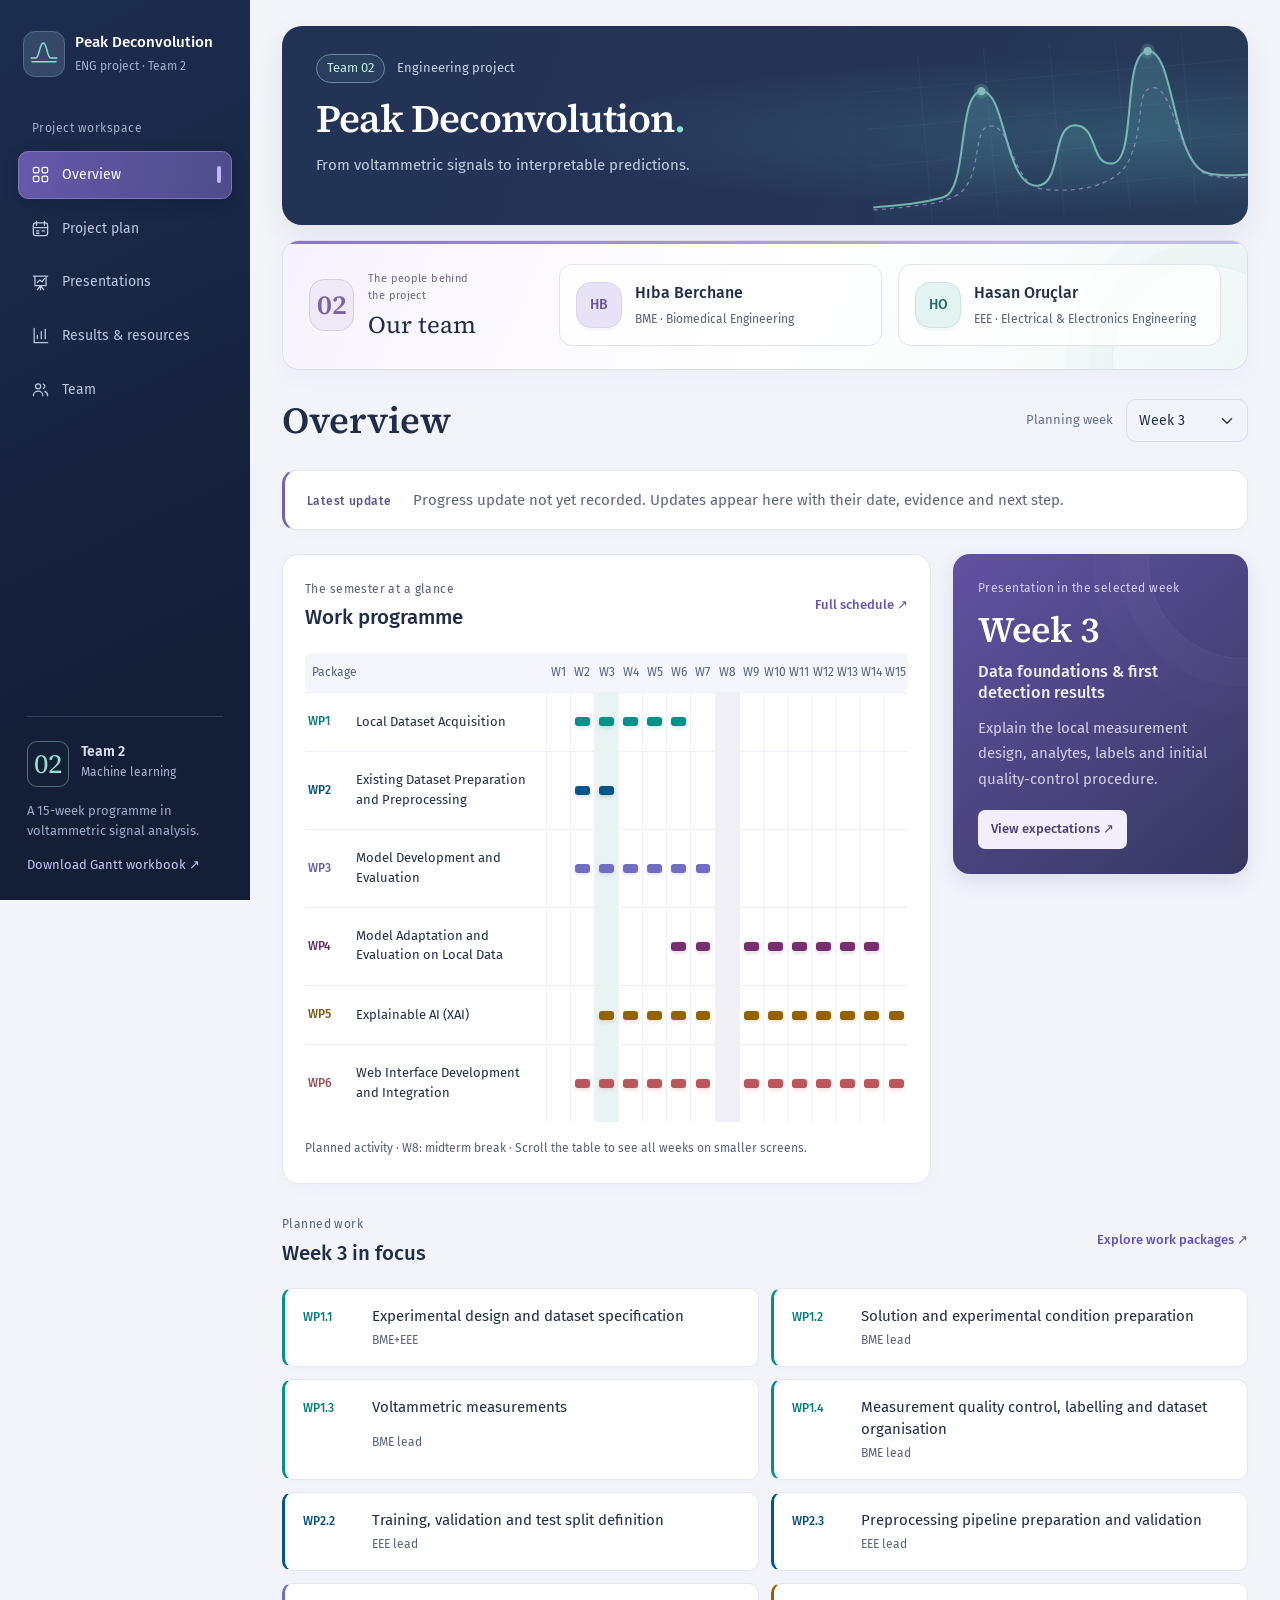
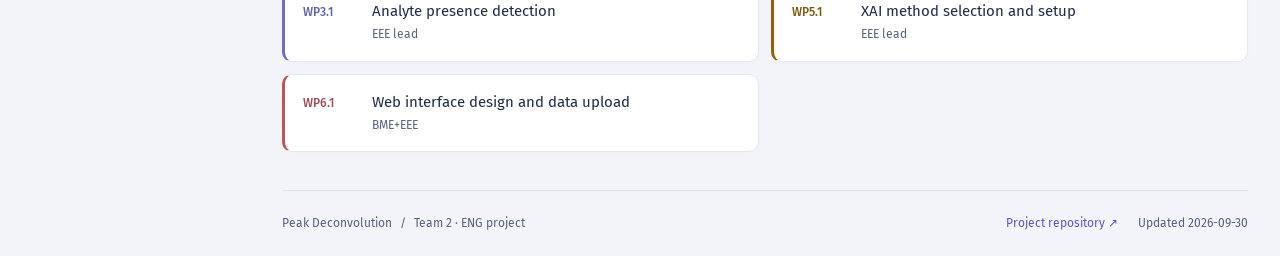
==== commit 833c2729: "Trim low-value dashboard elements and add the Team page Replace static scope tiles with a dated late" ====
--- a/experimental.html
+++ b/experimental.html
@@ -10,9 +10,9 @@
 <link rel="preload" href="assets/fonts/fira-sans-400.ttf" as="font" type="font/ttf" crossorigin>
 <link rel="preload" href="assets/fonts/source-serif-600.ttf" as="font" type="font/ttf" crossorigin>
 <link rel="stylesheet" href="assets/bootstrap.min.css">
-<link rel="stylesheet" href="style.css?v=20260924-5">
+<link rel="stylesheet" href="style.css?v=20260930-2">
 <script src="assets/bootstrap.bundle.min.js" defer></script>
-<script src="app.js?v=20260924-4" defer></script>
+<script src="app.js?v=20260930-5" defer></script>
 </head>
 <body data-view="overview">
 <a class="skip-link" href="#main">Skip to content</a>
@@ -24,13 +24,13 @@
   <button class="nav-link" id="tab-plan" data-bs-toggle="tab" data-bs-target="#panel-plan" data-route="plan" type="button" role="tab" aria-controls="panel-plan" aria-selected="false" tabindex="-1"><svg viewBox="0 0 24 24" aria-hidden="true"><rect x="3" y="5" width="18" height="16" rx="3"/><path d="M7 3v5m10-5v5M3 11h18m-14 4h3m4 0h3m-10 3h3"/></svg><span>Project plan</span></button>
   <button class="nav-link" id="tab-presentations" data-bs-toggle="tab" data-bs-target="#panel-presentations" data-route="presentations" type="button" role="tab" aria-controls="panel-presentations" aria-selected="false" tabindex="-1"><svg viewBox="0 0 24 24" aria-hidden="true"><path d="M3 4h18M5 4v12h14V4M12 16v5m-4 0 4-5 4 5M8 12l3-3 3 2 3-4"/></svg><span>Presentations</span></button>
   <button class="nav-link" id="tab-results" data-bs-toggle="tab" data-bs-target="#panel-results" data-route="results" type="button" role="tab" aria-controls="panel-results" aria-selected="false" tabindex="-1"><svg viewBox="0 0 24 24" aria-hidden="true"><path d="M4 3v18h17M8 16v-4m5 4V7m5 9V4"/></svg><span>Results &amp; resources</span></button>
-  <button class="nav-link" id="tab-journal" data-bs-toggle="tab" data-bs-target="#panel-journal" data-route="journal" type="button" role="tab" aria-controls="panel-journal" aria-selected="false" tabindex="-1"><svg viewBox="0 0 24 24" aria-hidden="true"><path d="M5 4h14v16H5V4Zm4 5h6m-6 4h6m-6 4h3M3 7h4m-4 5h4m-4 5h4"/></svg><span>Project journal</span></button>
+  <button class="nav-link" id="tab-team" data-bs-toggle="tab" data-bs-target="#panel-team" data-route="team" type="button" role="tab" aria-controls="panel-team" aria-selected="false" tabindex="-1"><svg viewBox="0 0 24 24" aria-hidden="true"><circle cx="9" cy="8" r="3.2"/><path d="M3 20c0-3.6 2.7-6 6-6s6 2.4 6 6"/><path d="M15.5 5.2a3 3 0 0 1 0 5.6M17.5 14.4c2 .8 3.5 2.8 3.5 5.6"/></svg><span>Team</span></button>
  </nav>
  <div class="sidebar-bottom"><span class="sidebar-team">02</span><div><strong>Team 2</strong><span>Machine learning</span></div><p>A 15-week programme in voltammetric signal analysis.</p><a href="documents/PeakDeconv_Gantt_Chart.xlsx" download>Download Gantt workbook <span aria-hidden="true">↗</span></a></div>
 </aside>
 <div class="workspace">
  <header class="project-masthead">
-  <div class="masthead-copy"><p class="project-context"><span>Team 02</span> Engineering project</p><a href="#overview" data-go="overview" class="project-title">Peak Deconvolution<span class="title-dot">.</span></a><p class="project-description">From voltammetric signals to interpretable predictions.</p><div class="project-tags"><span>Machine learning</span><span>Experimental data</span><span>Explainability</span></div></div>
+  <div class="masthead-copy"><p class="project-context"><span>Team 02</span> Engineering project</p><a href="#overview" data-go="overview" class="project-title">Peak Deconvolution<span class="title-dot">.</span></a><p class="project-description">From voltammetric signals to interpretable predictions.</p></div>
   <div class="signal-art" aria-hidden="true"><svg viewBox="0 0 480 210" fill="none"><defs><linearGradient id="signal-fill" x1="0" y1="0" x2="0" y2="1"><stop stop-color="#79dedc" stop-opacity=".32"/><stop offset="1" stop-color="#79dedc" stop-opacity="0"/></linearGradient></defs><path class="signal-grid" d="M0 40h480M0 85h480M0 130h480M0 175h480M70 0v210M150 0v210M230 0v210M310 0v210M390 0v210"/><path d="M0 180C40 180 60 180 86 175C117 169 113 51 143 51C173 51 160 170 201 171C230 172 224 103 250 102C282 102 265 153 294 152C324 150 316 20 348 20C381 20 365 161 408 174C426 180 449 180 480 180V210H0Z" fill="url(#signal-fill)"/><path class="signal-line" pathLength="1000" d="M0 180C40 180 60 180 86 175C117 169 113 51 143 51C173 51 160 170 201 171C230 172 224 103 250 102C282 102 265 153 294 152C324 150 316 20 348 20C381 20 365 161 408 174C426 180 449 180 480 180"/><path class="signal-secondary" d="M0 183C64 183 99 183 114 165C135 140 130 93 150 94C176 93 170 169 207 176C262 186 300 174 314 150C339 105 328 62 352 65C375 68 374 153 405 175C430 184 452 183 480 183"/><circle cx="143" cy="51" r="5"/><circle cx="348" cy="20" r="5"/></svg></div>
  </header>
  <section class="people-section team-spotlight" aria-labelledby="team-heading">
@@ -38,31 +38,36 @@
   <div id="overview-team"></div>
  </section>
  <main id="main" tabindex="-1">
-  <div class="page-heading"><div><p class="page-kicker">Team 2 workspace</p><h1 id="page-title">Overview</h1></div><div class="workspace-controls"><label for="week-filter">Planning week</label><select id="week-filter" class="form-select" aria-describedby="week-help"><option value="1">Week 1</option><option value="2" selected>Week 2</option><option value="3">Week 3</option><option value="4">Week 4</option><option value="5">Week 5</option><option value="6">Week 6</option><option value="7">Week 7</option><option value="8">Week 8</option><option value="9">Week 9</option><option value="10">Week 10</option><option value="11">Week 11</option><option value="12">Week 12</option><option value="13">Week 13</option><option value="14">Week 14</option><option value="15">Week 15</option></select></div></div>
+  <div class="page-heading"><div><h1 id="page-title">Overview</h1></div><div class="workspace-controls"><label for="week-filter">Planning week</label><select id="week-filter" class="form-select" aria-describedby="week-help"><option value="1">Week 1</option><option value="2">Week 2</option><option value="3" selected>Week 3</option><option value="4">Week 4</option><option value="5">Week 5</option><option value="6">Week 6</option><option value="7">Week 7</option><option value="8">Week 8</option><option value="9">Week 9</option><option value="10">Week 10</option><option value="11">Week 11</option><option value="12">Week 12</option><option value="13">Week 13</option><option value="14">Week 14</option><option value="15">Week 15</option></select></div></div>
   <p id="week-help" class="visually-hidden">A position in the project plan, not the current calendar week.</p>
   <div id="data-status" class="alert alert-danger" role="alert" hidden></div>
   <noscript><p class="alert alert-warning">JavaScript is required to display the project records. The <a href="documents/PeakDeconv_Gantt_Chart.xlsx">Excel work plan</a> is available separately.</p></noscript>
   <div class="tab-content" id="project-panels">
    <section class="tab-pane show active" id="panel-overview" role="tabpanel" aria-labelledby="tab-overview" tabindex="0">
-    <div id="overview-stats" class="plan-facts" aria-label="Planned project scope"><p>Loading the work plan…</p></div>
+    <section id="overview-update" class="latest-update" aria-label="Latest progress update"><p>Loading the work plan…</p></section>
     <div class="overview-layout">
      <section class="surface programme-section"><div class="section-heading"><div><span class="section-eyebrow">The semester at a glance</span><h2>Work programme</h2></div><a href="#schedule" data-go="schedule" class="text-action">Full schedule <span aria-hidden="true">↗</span></a></div><div id="overview-packages" class="programme-scroll" tabindex="0" role="region" aria-label="Work package timeline"></div><p class="figure-note">Planned activity · W8: midterm break · Scroll the table to see all weeks on smaller screens.</p></section>
      <aside class="overview-aside"><section class="next-review" aria-label="Next planned presentation"><div id="overview-presentation"></div></section></aside>
     </div>
-    <section class="weekly-focus"><div class="section-heading"><div><span class="section-eyebrow">Planned work</span><h2>Week <span data-selected-week>2</span> in focus</h2></div><a href="#packages" data-go="packages" class="text-action">Explore work packages <span aria-hidden="true">↗</span></a></div><div id="overview-focus" class="focus-list"></div></section>
+    <section class="weekly-focus"><div class="section-heading"><div><span class="section-eyebrow">Planned work</span><h2>Week <span data-selected-week>3</span> in focus</h2></div><a href="#packages" data-go="packages" class="text-action">Explore work packages <span aria-hidden="true">↗</span></a></div><div id="overview-focus" class="focus-list"></div></section>
    </section>
    <section class="tab-pane" id="panel-plan" role="tabpanel" aria-labelledby="tab-plan" tabindex="0">
-    <p class="section-intro">The semester programme, from scheduled tasks and responsibilities to contingency planning.</p><div class="plan-groups"><details class="plan-group" id="plan-schedule"><summary><span class="group-symbol" aria-hidden="true"><svg viewBox="0 0 24 24"><rect x="3" y="5" width="18" height="16" rx="3"/><path d="M7 3v5m10-5v5M3 11h18m-14 4h3m4 0h3"/></svg></span><span class="group-heading"><span class="group-title">Schedule</span><span class="group-description">The 15-week Gantt chart and selected-week activities.</span></span><span class="group-count" id="schedule-count"></span></summary><div class="group-content"><section class="surface"><div class="section-heading"><h2>Task schedule</h2><div class="chart-key"><span><i class="key-plan" aria-hidden="true"></i>Planned work</span><span><i class="key-review" aria-hidden="true"></i>Presentation</span><span><i class="key-midterm" aria-hidden="true"></i>Midterm</span></div></div><div class="gantt-scroll" tabindex="0" role="region" aria-label="Scrollable 15-week task schedule" id="schedule-table"></div><p class="figure-note">No tasks are scheduled in weeks 1 and 8. Scroll horizontally for all weeks. Calendar dates await confirmation of the semester start.</p></section>
-    <section class="weekly-section"><div class="section-heading"><h2>Week <span data-selected-week>2</span>: task list</h2><a href="#presentations" data-go="presentations" class="text-action">Presentation expectations ↗</a></div><div id="weekly-list" class="weekly-list"></div></section></div></details><details class="plan-group" id="plan-packages"><summary><span class="group-symbol" aria-hidden="true"><svg viewBox="0 0 24 24"><path d="m12 3 9 5-9 5-9-5 9-5Zm-9 9 9 5 9-5M3 16l9 5 9-5"/></svg></span><span class="group-heading"><span class="group-title">Work packages</span><span class="group-description">Scope, responsibilities, task status and outputs.</span></span><span class="group-count" id="package-count"></span></summary><div class="group-content"><p class="section-intro">Six work packages, one connected programme. Open a package to review its scope, responsibilities and planned outputs.</p><div id="package-list" class="work-package-list"></div><p class="figure-note">“Not reported” means that a progress update has not yet been recorded.</p></div></details><details class="plan-group" id="plan-risks"><summary><span class="group-symbol" aria-hidden="true"><svg viewBox="0 0 24 24"><path d="m12 3 8 3v6c0 5-8 9-8 9s-8-4-8-9V6l8-3Z"/><path d="m8 12 3 3 5-6"/></svg></span><span class="group-heading"><span class="group-title">Risks &amp; solutions</span><span class="group-description">Early warnings, proposed responses and fallback plans.</span></span><span class="group-count" id="risk-count"></span></summary><div class="group-content"><div class="section-banner risk-banner"><div><span class="section-eyebrow">Working risk register</span><p>A working register of potential project risks, proposed responses and fallback plans. These are planning scenarios; occurrence, severity and ownership have not yet been assessed.</p></div><svg class="risk-emblem" viewBox="0 0 100 110" aria-hidden="true"><path d="m50 6 38 14v34c0 25-38 49-38 49S12 79 12 54V20L50 6Z"/><path d="m30 54 14 14 28-32"/></svg></div><div id="risk-list" class="risk-grid"></div></div></details></div>
+    <p class="section-intro">The semester programme, from scheduled tasks and responsibilities to contingency planning.</p><div class="plan-groups"><details class="plan-group" id="plan-schedule" open><summary><span class="group-symbol" aria-hidden="true"><svg viewBox="0 0 24 24"><rect x="3" y="5" width="18" height="16" rx="3"/><path d="M7 3v5m10-5v5M3 11h18m-14 4h3m4 0h3"/></svg></span><span class="group-heading"><span class="group-title">Schedule</span><span class="group-description">The 15-week Gantt chart and selected-week activities.</span></span><span class="group-count" id="schedule-count"></span></summary><div class="group-content"><section class="surface"><div class="section-heading"><h2>Task schedule</h2><div class="chart-key"><span><i class="key-plan" aria-hidden="true"></i>Planned work</span><span><i class="key-review" aria-hidden="true"></i>Presentation</span><span><i class="key-midterm" aria-hidden="true"></i>Midterm</span></div></div><div class="gantt-scroll" tabindex="0" role="region" aria-label="Scrollable 15-week task schedule" id="schedule-table"></div><p class="figure-note">No tasks are scheduled in weeks 1 and 8. Scroll horizontally for all weeks. Calendar dates await confirmation of the semester start. The selected week’s tasks are listed on <a href="#overview" data-go="overview">Overview</a>.</p></section>
+    </div></details><details class="plan-group" id="plan-packages"><summary><span class="group-symbol" aria-hidden="true"><svg viewBox="0 0 24 24"><path d="m12 3 9 5-9 5-9-5 9-5Zm-9 9 9 5 9-5M3 16l9 5 9-5"/></svg></span><span class="group-heading"><span class="group-title">Work packages</span><span class="group-description">Scope, responsibilities, task status and outputs.</span></span><span class="group-count" id="package-count"></span></summary><div class="group-content"><p class="section-intro">Six work packages, one connected programme. Open a package to review its scope, responsibilities and planned outputs.</p><div id="package-list" class="work-package-list"></div></div></details><details class="plan-group" id="plan-risks"><summary><span class="group-symbol" aria-hidden="true"><svg viewBox="0 0 24 24"><path d="m12 3 8 3v6c0 5-8 9-8 9s-8-4-8-9V6l8-3Z"/><path d="m8 12 3 3 5-6"/></svg></span><span class="group-heading"><span class="group-title">Risks &amp; solutions</span><span class="group-description">Early warnings, proposed responses and fallback plans.</span></span><span class="group-count" id="risk-count"></span></summary><div class="group-content"><div class="section-banner risk-banner"><div><span class="section-eyebrow">Working risk register</span><p>A working register of potential project risks, proposed responses and fallback plans. These are planning scenarios; occurrence, severity and ownership have not yet been assessed.</p></div><svg class="risk-emblem" viewBox="0 0 100 110" aria-hidden="true"><path d="m50 6 38 14v34c0 25-38 49-38 49S12 79 12 54V20L50 6Z"/><path d="m30 54 14 14 28-32"/></svg></div><div id="risk-list" class="risk-grid"></div></div></details></div>
    </section>
    <section class="tab-pane" id="panel-presentations" role="tabpanel" aria-labelledby="tab-presentations" tabindex="0">
-    <div class="section-banner presentation-banner"><div><span class="section-eyebrow">Prepare for each review</span><h2>Six planned reviews.</h2><p>Presentation weeks follow the Gantt workbook. The content below is a proposed Team 2 briefing plan, derived from the scheduled tasks and subject to supervisor confirmation.</p></div><div class="banner-number" aria-hidden="true">06</div></div><div id="presentation-rail" class="presentation-rail" aria-label="Presentation weeks"></div><div id="presentation-list" class="presentation-grid"></div>
+    <p class="section-intro presentation-intro">Six planned reviews, in the weeks set by the Gantt workbook. Each briefing is a proposed plan derived from the scheduled tasks, subject to supervisor confirmation.</p><div id="presentation-rail" class="presentation-rail" aria-label="Presentation weeks"></div><div id="presentation-list" class="presentation-grid"></div>
    </section>
    <section class="tab-pane" id="panel-results" role="tabpanel" aria-labelledby="tab-results" tabindex="0">
     <div class="research-layout"><section class="research-section" id="research-results" tabindex="-1"><div class="section-heading"><div><span class="section-eyebrow">Research evidence</span><h2>Experiments &amp; results</h2></div></div><p class="section-intro">Detection, concentration classification, regression and explainability.</p><div id="results-list"></div></section><section class="research-section" id="research-resources" tabindex="-1"><div class="section-heading"><div><span class="section-eyebrow">Project library</span><h2>Resources</h2></div></div><div id="resources-list"></div></section></div>
    </section>
-   <section class="tab-pane" id="panel-journal" role="tabpanel" aria-labelledby="tab-journal" tabindex="0">
-    <p class="section-intro">A record of planning decisions, meeting discussions and agreed follow-up actions.</p><div id="journal-list" class="journal-list"></div>
+   <section class="tab-pane" id="panel-team" role="tabpanel" aria-labelledby="tab-team" tabindex="0">
+    <div class="team-toolbar"><p class="section-intro">How we share the work: logged hours, work we assign each other and our discussion threads.</p><div id="team-meta" class="team-meta"></div></div>
+    <div id="team-actions" class="team-actions"></div>
+    <div id="team-status" role="status"></div>
+    <section class="surface team-block" id="team-hours" hidden></section>
+    <div class="team-columns"><section class="surface team-block" id="team-assignments" hidden></section><section class="surface team-block" id="team-threads" hidden></section></div>
+    <details class="plan-group" id="team-journal"><summary><span class="group-symbol" aria-hidden="true"><svg viewBox="0 0 24 24"><path d="M5 4h14v16H5V4Zm4 5h6m-6 4h6m-6 4h3"/></svg></span><span class="group-heading"><span class="group-title">Decisions &amp; meetings</span><span class="group-description">Planning decisions, meeting notes and agreed follow-up actions.</span></span></summary><div class="group-content"><div id="journal-list" class="journal-list"></div></div></details>
    </section>
   </div>
   <footer class="workspace-footer"><span>Peak Deconvolution <span aria-hidden="true">/</span> Team 2 · ENG project</span><div><a id="repository-link" href="#" hidden>Project repository ↗</a><span>Updated <time id="footer-updated">—</time></span></div></footer>
--- a/style.css
+++ b/style.css
@@ -3,7 +3,7 @@
 *{box-sizing:border-box}html{scroll-behavior:smooth}body{margin:0;background:var(--pale);color:var(--ink);font:1rem/1.6 var(--sans)}h1,h2,h3,h4,p{margin-top:0}h1,h2,h3,h4{color:var(--ink);line-height:1.3}h1{font-family:var(--serif);font-size:2.3rem;font-weight:600;margin:0}h2{font-size:1.28rem;font-weight:500;margin:0}h3{font-size:1.05rem;font-weight:500}p{color:var(--secondary);margin-bottom:1rem}a{color:var(--accent);text-underline-offset:4px}a:hover{color:#493895}button,select{font:inherit}button:focus-visible,a:focus-visible,select:focus-visible,summary:focus-visible,[tabindex]:focus-visible{outline:3px solid #b191fa;outline-offset:4px}[hidden]{display:none!important}.skip-link{position:fixed;top:-100px;left:20px;z-index:100;background:white;padding:12px 20px}.skip-link:focus{top:10px}
 .sidebar{width:250px;position:fixed;inset:0 auto 0 0;padding:31px 18px 24px;background:linear-gradient(155deg,#1d2d50,#141e37 75%);color:#d8def0;display:flex;flex-direction:column;z-index:30;overflow-y:auto}.brand{display:flex;align-items:center;gap:10px;text-decoration:none;color:#fff;font-size:.95rem;line-height:1.3;font-weight:500;padding:0 5px}.brand:hover{color:white}.brand small{display:block;font-weight:400;color:#a3b1cd;font-size:.75rem;margin-top:6px}.brand-mark{display:block;width:42px;height:46px;background:#354868;border:1px solid #536d84;border-radius:12px;flex-shrink:0;padding:5px}.brand-mark svg{fill:none;stroke:#85e2d1;stroke-width:2;stroke-linecap:round}.nav-caption{font-size:.75rem;color:#a1afca;margin:42px 14px 13px;letter-spacing:.04em}.project-nav{display:flex;flex-direction:column;gap:6px}.project-nav .nav-link{display:flex;align-items:center;gap:12px;position:relative;color:#bcc8e0;background:none;border:1px solid transparent;border-radius:10px;padding:13px 12px;text-align:left;font-size:.875rem;line-height:1.4;transition:background .15s,color .15s}.project-nav .nav-link svg{width:19px;height:19px;fill:none;stroke:currentColor;stroke-width:1.6;stroke-linecap:round;stroke-linejoin:round;flex-shrink:0}.project-nav .nav-link.active{color:white;background:linear-gradient(100deg,#6758ab,#4d4d88);border-color:#8074bb;box-shadow:0 5px 16px #090f2233}.project-nav .nav-link.active:after{content:"";position:absolute;right:10px;width:4px;height:17px;border-radius:4px;background:#c3b6ff}.project-nav .nav-link:hover:not(.active){color:#fff;background:#ffffff0c}.sidebar-bottom{border-top:1px solid #35415c;margin:38px 9px 0;padding-top:24px;display:grid;grid-template-columns:42px 1fr;gap:10px 12px}.sidebar-team{font-family:var(--serif);font-size:1.7rem;color:#93decf;line-height:1.6;border:1px solid #527173;border-radius:10px;text-align:center}.sidebar-bottom strong,.sidebar-bottom span:not(.sidebar-team){display:block;font-size:.875rem}.sidebar-bottom div>span{font-size:.75rem!important;color:#a7b5d0}.sidebar-bottom p{grid-column:1/-1;font-size:.8125rem;color:#9cacca;margin:4px 0 3px}.sidebar-bottom a{grid-column:1/-1;color:#c5c4f4;font-size:.8125rem;text-decoration:none}
 .workspace{margin-left:250px;padding:26px 32px 0;max-width:1740px}.project-masthead{position:relative;isolation:isolate;overflow:hidden;padding:28px 34px 30px;border-radius:20px;background:radial-gradient(ellipse at 89% 55%,#31516c 0,transparent 50%),linear-gradient(110deg,#223355,#263356 50%,#283b59);color:white;box-shadow:0 12px 30px #23324e14}.masthead-copy{position:relative;z-index:2;max-width:75%}.project-context{font-size:.8125rem;color:#cad1e4;display:flex;align-items:center;gap:12px;margin:0 0 15px}.project-context>span{padding:3px 10px;border:1px solid #6f8b9c;border-radius:20px;color:#bcf0e6;background:#8bddca12}.project-title{font:600 clamp(2rem,3.05vw,3.1rem)/1.1 var(--serif);letter-spacing:-.025em;color:#fff;text-decoration:none;display:inline-block}.project-title:hover{color:white}.title-dot{color:#8ddfcf}.project-description{color:#c1cce0;font-size:.9375rem;margin:12px 0 18px}.project-tags{display:flex;flex-wrap:wrap;gap:8px}.project-tags span{font-size:.75rem;padding:3px 10px;background:#ffffff0e;border:1px solid #ffffff1f;border-radius:5px;color:#d9dff0}.signal-art{position:absolute;z-index:0;right:-15px;bottom:9px;width:41%;opacity:.7;transform:rotate(-5deg)}.signal-art svg{width:100%}.signal-grid{stroke:#83b7c6;stroke-opacity:.12;stroke-width:1}.signal-line{stroke:#92e8d5;stroke-width:2.5}.signal-secondary{stroke:#c4b5fd;stroke-width:1.5;stroke-dasharray:5 5;opacity:.8}.signal-art circle{fill:#b4f3e8;stroke:#88dfd044;stroke-width:8}.masthead-credit{position:absolute;right:26px;top:27px;text-align:right;font-size:.75rem;z-index:2}.masthead-credit span{display:block;color:#a8bed4}.masthead-credit strong{color:#e7f0fb;font-weight:500}
-#main{padding-top:27px;outline:none}.page-heading{display:flex;justify-content:space-between;align-items:center;gap:20px;margin-bottom:25px}.page-kicker{font-size:.75rem;color:#7b8199;margin:0 0 2px;letter-spacing:.05em}.workspace-controls{display:flex;align-items:center;gap:13px}.workspace-controls label{font-size:.8125rem;color:var(--secondary)}.form-select{font-family:var(--sans);font-size:.875rem;width:122px;border:1px solid #daddE9;min-height:43px;border-radius:10px;color:var(--ink);box-shadow:0 3px 8px #2b335005}.section-intro{font-size:1rem;max-width:84ch;margin-bottom:26px}.surface{background:white;border:1px solid var(--rule);border-radius:17px;padding:25px;box-shadow:0 5px 20px #26365505}.section-heading{display:flex;justify-content:space-between;align-items:center;gap:16px;margin-bottom:22px}.section-eyebrow{display:block;color:#787c99;font-size:.75rem;margin-bottom:5px;letter-spacing:.035em}.text-action{font-size:.8125rem;font-weight:500;text-decoration:none}.text-action:hover{text-decoration:underline}.plan-facts{display:grid;grid-template-columns:repeat(4,minmax(0,1fr));gap:16px;margin-bottom:24px}.stat{position:relative;overflow:hidden;background:white;border:1px solid var(--rule);border-radius:14px;padding:18px 21px 17px;box-shadow:0 4px 15px #26365504;display:flex;flex-direction:column;border-top:3px solid #7160bc}.stat:nth-child(2){border-top-color:#289c98}.stat:nth-child(3){border-top-color:#c59649}.stat:nth-child(4){border-top-color:#5895c4}.stat:after{content:"";position:absolute;right:-18px;top:17px;height:70px;width:70px;border:13px solid #7662c00b;border-radius:50%}.stat-value{font:600 2.1rem/1.2 var(--serif);color:var(--deep);font-variant-numeric:tabular-nums;order:0}.stat-label{font-size:.8125rem;color:var(--secondary);order:1;margin-top:5px}.overview-layout{display:grid;grid-template-columns:minmax(0,1fr) 295px;gap:22px;align-items:start}.overview-layout>*{min-width:0}.overview-aside{display:flex;flex-direction:column;gap:18px}.programme-section{padding:25px 22px}.programme-scroll,.gantt-scroll{overflow:auto;max-width:100%;scrollbar-width:thin;scrollbar-color:#b7bad1 #f3f4fa}.programme-table{width:100%;min-width:600px;table-layout:fixed;border-collapse:collapse;font-size:.875rem}.programme-table th,.programme-table td{padding:18px 3px;border-bottom:1px solid #edf0f5;vertical-align:middle}.programme-table thead th{background:#f5f6fb;color:#7c819a;font-size:.75rem;font-weight:400;padding:10px 0;text-align:center}.programme-table thead th:first-child{text-align:left;padding-left:7px;border-radius:7px 0 0 7px}.programme-table thead th:last-child{border-radius:0 7px 7px 0}.programme-row>.wp-code{font-size:.75rem;font-weight:500;color:color-mix(in srgb,var(--wp) 80%,#142f42);padding-right:5px}.programme-row>th{font-weight:400;padding-right:12px}.programme-title{font:inherit;font-size:.8125rem;line-height:1.5;background:none;border:0;text-align:left;padding:0;color:var(--ink);cursor:pointer}.programme-title:hover{text-decoration:underline;color:var(--accent)}.programme-week{text-align:center;border-left:1px solid #f1f2f7}.programme-week.selected-week{background:#eaf3f3}.programme-week.midterm-week{background:#f0f0f6}.programme-mark{display:block;width:86%;height:9px;border-radius:3px;background:var(--wp);box-shadow:0 2px 4px color-mix(in srgb,var(--wp) 20%,transparent);margin:auto}.figure-note{font-size:.75rem;color:#7b8198;margin:16px 0 0;line-height:1.7}
+#main{padding-top:27px;outline:none}.page-heading{display:flex;justify-content:space-between;align-items:center;gap:20px;margin-bottom:25px}.page-kicker{font-size:.75rem;color:#7b8199;margin:0 0 2px;letter-spacing:.05em}.workspace-controls{display:flex;align-items:center;gap:13px}.workspace-controls label{font-size:.8125rem;color:var(--secondary)}.form-select{font-family:var(--sans);font-size:.875rem;width:122px;border:1px solid #daddE9;min-height:43px;border-radius:10px;color:var(--ink);box-shadow:0 3px 8px #2b335005}.section-intro{font-size:1rem;max-width:84ch;margin-bottom:26px}.surface{background:white;border:1px solid var(--rule);border-radius:17px;padding:25px;box-shadow:0 5px 20px #26365505}.section-heading{display:flex;justify-content:space-between;align-items:center;gap:16px;margin-bottom:22px}.section-eyebrow{display:block;color:#787c99;font-size:.75rem;margin-bottom:5px;letter-spacing:.035em}.text-action{font-size:.8125rem;font-weight:500;text-decoration:none}.text-action:hover{text-decoration:underline}.plan-facts{display:grid;grid-template-columns:repeat(4,minmax(0,1fr));gap:16px;margin-bottom:24px}.stat{position:relative;overflow:hidden;background:white;border:1px solid var(--rule);border-radius:14px;padding:18px 21px 17px;box-shadow:0 4px 15px #26365504;display:flex;flex-direction:column;border-top:3px solid #7160bc}.stat:nth-child(2){border-top-color:#289c98}.stat:nth-child(3){border-top-color:#c59649}.stat:nth-child(4){border-top-color:#5895c4}.stat:after{content:"";position:absolute;right:-18px;top:17px;height:70px;width:70px;border:13px solid #7662c00b;border-radius:50%}.stat-value{font:600 2.1rem/1.2 var(--serif);color:var(--deep);font-variant-numeric:tabular-nums;order:0}.stat-label{font-size:.8125rem;color:var(--secondary);order:1;margin-top:5px}.overview-layout{display:grid;grid-template-columns:minmax(0,1fr) 295px;gap:22px;align-items:start}.overview-layout>*{min-width:0}.overview-aside{display:flex;flex-direction:column;gap:18px}.programme-section{padding:25px 22px}.programme-scroll,.gantt-scroll{overflow-x:auto;overflow-y:hidden;max-width:100%;scrollbar-width:thin;scrollbar-color:#b7bad1 #f3f4fa}.programme-table{width:100%;min-width:600px;table-layout:fixed;border-collapse:collapse;font-size:.875rem}.programme-table th,.programme-table td{padding:18px 3px;border-bottom:1px solid #edf0f5;vertical-align:middle}.programme-table thead th{background:#f5f6fb;color:#7c819a;font-size:.75rem;font-weight:400;padding:10px 0;text-align:center}.programme-table thead th:first-child{text-align:left;padding-left:7px;border-radius:7px 0 0 7px}.programme-table thead th:last-child{border-radius:0 7px 7px 0}.programme-row>.wp-code{font-size:.75rem;font-weight:500;color:color-mix(in srgb,var(--wp) 80%,#142f42);padding-right:5px}.programme-row>th{font-weight:400;padding-right:12px}.programme-title{font:inherit;font-size:.8125rem;line-height:1.5;background:none;border:0;text-align:left;padding:0;color:var(--ink);cursor:pointer}.programme-title:hover{text-decoration:underline;color:var(--accent)}.programme-week{text-align:center;border-left:1px solid #f1f2f7}.programme-week.selected-week{background:#eaf3f3}.programme-week.midterm-week{background:#f0f0f6}.programme-mark{display:block;width:86%;height:9px;border-radius:3px;background:var(--wp);box-shadow:0 2px 4px color-mix(in srgb,var(--wp) 20%,transparent);margin:auto}.figure-note{font-size:.75rem;color:#7b8198;margin:16px 0 0;line-height:1.7}
 .next-review{position:relative;overflow:hidden;border-radius:17px;padding:25px;background:linear-gradient(140deg,#6152a3,#36375f);color:white;box-shadow:0 8px 20px #463b7520}.next-review:after{content:"";position:absolute;width:190px;height:190px;border:1px solid #ffffff12;border-radius:50%;right:-90px;top:-85px;box-shadow:0 0 0 28px #ffffff04,0 0 0 55px #ffffff03;pointer-events:none}.next-review .section-eyebrow{color:#d7cefa}.next-week{font:600 2.25rem/1.2 var(--serif);color:white;margin:10px 0}.next-review h3{font-size:1.02rem;color:#f1eefb;margin:0 0 12px}.next-review p{font-size:.8125rem;color:#d2cfe8;line-height:1.7;margin-bottom:18px}.review-link{display:inline-flex;align-items:center;gap:14px;background:#f2eefc;color:#49406e!important;font-size:.8125rem;font-weight:500;border:0;border-radius:7px;text-decoration:none;padding:9px 13px}.people-section{padding:23px}.people-section .section-heading{margin-bottom:10px}.people-section .section-eyebrow{font-size:.6875rem}.team-emblem{font:600 1.7rem var(--serif);color:#dce1ed}.team-name,.team-approach{display:none}.team-members{list-style:none;margin:0;padding:0}.team-member{display:flex;gap:10px;align-items:center;padding:12px 0;border-bottom:1px solid #eef0f5}.member-avatar{width:36px;height:36px;flex-shrink:0;border-radius:12px;background:#e8e2f7;color:#655298;display:flex;align-items:center;justify-content:center;font-size:.75rem;font-weight:500}.team-member:nth-child(2) .member-avatar{background:#e2f3f1;color:#307d76}.member-name{display:flex;flex-direction:column;font-size:.875rem;color:var(--ink)}.member-dept{margin-left:auto;font-size:.6875rem;color:#6f7a93}.lead-badge{font-size:.75rem;color:#788399}.department-key{font-size:.6875rem;line-height:1.8;color:#8490a4;margin:15px 0 0}
 .weekly-focus,.weekly-section{margin-top:31px}.focus-list,.weekly-list{display:grid;grid-template-columns:repeat(2,minmax(0,1fr));gap:12px}.focus-item,.weekly-task{position:relative;display:grid;grid-template-columns:56px minmax(0,1fr);gap:3px 13px;align-items:baseline;background:#fff;border:1px solid var(--rule);border-left:3px solid var(--wp,var(--accent));border-radius:10px;padding:16px 18px;box-shadow:0 3px 9px #26365503}.wp-code,.task-id{font-size:.75rem;font-weight:500;color:color-mix(in srgb,var(--wp,var(--accent)) 80%,#142f42)}.focus-title,.weekly-title{font-size:.875rem;line-height:1.5}.focus-owner,.weekly-owner,.weekly-task>.modelling-tag{grid-column:2;font-size:.75rem;color:#7c859a}.chart-key{display:flex;flex-wrap:wrap;gap:14px;font-size:.75rem;color:var(--secondary)}.chart-key>span{display:flex;align-items:center;gap:5px}.chart-key i{display:inline-block;height:8px;width:15px;border-radius:2px}.key-plan{background:#6c66a7}.key-review{background:#b38b39}.key-midterm{background:#c3c7d3}.gantt-table{border-collapse:separate;border-spacing:0;width:100%;min-width:1040px;table-layout:fixed;font-size:.875rem}.gantt-caption{caption-side:top;padding:0 0 14px;font-size:.75rem;color:var(--secondary)}.gantt-table th,.gantt-table td{border-bottom:1px solid var(--rule);padding:10px 5px;vertical-align:middle}.gantt-table th:first-child,.gantt-table td:first-child{width:315px;text-align:left;padding-left:12px}.gantt-table th:nth-child(2),.gantt-table td:nth-child(2){width:118px;text-align:left}.gantt-table thead th{background:#f1f2f8;color:var(--secondary);font-weight:400;text-align:center}.gantt-table thead .presentation-week{border-top:3px solid #c2964b}.gantt-table .gantt-group th{background:#e9ecf5;font-weight:500;padding-top:15px;padding-bottom:15px}.gantt-task-name{font-weight:400;font-size:.8125rem;line-height:1.6}.gantt-owner,.modelling-tag{font-size:.75rem;color:var(--secondary)}.modelling-tag{display:block;margin-top:3px}.gantt-cell{border-left:1px solid #f0f1f6;text-align:center;padding:0 2px!important}.gantt-bar{height:11px;border-radius:3px;background:var(--wp)}.gantt-table .selected-week{background:#e8f2f2}.gantt-table .midterm-week{background:#f0f0f5}
 .work-package-list{display:grid;gap:16px}.work-package{background:white;border:1px solid var(--rule);border-left:4px solid var(--wp);border-radius:14px;box-shadow:0 5px 18px #26365505}.work-package>summary{display:grid;grid-template-columns:48px minmax(150px,1fr) 60px 115px 14px;gap:15px;align-items:center;padding:24px 22px;cursor:pointer;list-style:none}.work-package>summary::-webkit-details-marker{display:none}.work-package>summary:after{content:"+";color:var(--wp);font-size:1.6rem}.work-package[open]>summary:after{content:"−"}.work-package>summary>.wp-code{background:color-mix(in srgb,var(--wp) 10%,white);padding:9px 7px;border-radius:8px;text-align:center}.package-title{font-size:1rem;font-weight:500}.package-count,.package-status{font-size:.75rem;color:var(--secondary)}.package-status{text-align:right}.package-body{padding:0 24px 25px}.package-summary-text{font-size:.9375rem;max-width:82ch;margin-bottom:20px}.task-detail{display:grid;grid-template-columns:60px minmax(180px,1fr) 130px 95px 90px;gap:10px;align-items:baseline;border-top:1px solid #edf0f5;padding:16px 0}.task-title{font-size:.875rem}.task-weeks,.task-owner{font-size:.75rem;color:var(--secondary)}.task-status{font-size:.6875rem;color:#737d93;white-space:nowrap;padding:4px 7px;background:#f2f3f8;border-radius:5px;display:inline-block}.task-statuses{display:flex;flex-direction:column;gap:5px}.status-complete{color:#24715c;background:#e4f3ed}.status-in-progress{color:#3b5d9d;background:#eaf0fc}.status-blocked{color:#aa4353;background:#fff0f3}.task-outputs{grid-column:2/-1;display:flex;flex-wrap:wrap;gap:12px;font-size:.8125rem}
@@ -84,3 +84,96 @@
  }
  .review-link:focus-visible,.presentation-stop:focus-visible{transform:translateY(-2px)}
 }
+
+/* 2026-09-29 audit: latest update, presentation disclosures, pending resources, mobile order */
+.latest-update{display:flex;flex-wrap:wrap;align-items:baseline;gap:6px 22px;background:#fff;border:1px solid var(--rule);border-left:3px solid #7160bc;border-radius:14px;padding:17px 22px;margin-bottom:24px;box-shadow:0 4px 15px #26365504}
+.latest-update>p{margin:0}
+.update-head{display:flex;align-items:baseline;gap:10px;flex-shrink:0}
+.update-head .section-eyebrow{margin:0;font-weight:500;color:#5b5190}
+.update-date{font-size:.8125rem;color:#5e6781;font-variant-numeric:tabular-nums}
+.update-empty{font-size:.9375rem;color:#5e6781;margin:0}
+.update-grid{display:grid;grid-template-columns:auto minmax(0,1fr);gap:4px 14px;margin:0;flex:1 1 420px}
+.update-grid dt{font-size:.8125rem;font-weight:500;color:#544772}
+.update-grid dd{margin:0;font-size:.9375rem;color:var(--ink)}
+.update-blocker{color:#9b3f4d!important}
+.update-evidence{font-size:.875rem;font-weight:500}
+.presentation-grid{grid-template-columns:1fr;gap:14px}
+.presentation-card{padding:0}
+.presentation-card>summary{list-style:none;cursor:pointer;display:flex;align-items:center;gap:15px;padding:18px 24px;margin:0;min-height:0}
+.presentation-card>summary::-webkit-details-marker{display:none}
+.presentation-card>summary:after{content:"";width:9px;height:9px;margin-left:auto;flex-shrink:0;border-right:1.5px solid #7a6ba7;border-bottom:1.5px solid #7a6ba7;transform:rotate(45deg);transition:transform .2s ease}
+.presentation-card[open]>summary:after{transform:rotate(225deg)}
+.presentation-heading{display:flex;flex-direction:column;gap:2px;min-width:0}
+.presentation-title{font-size:1.05rem;font-weight:500;color:var(--ink);line-height:1.35}
+.review-position{color:#6b6480}
+.presentation-body{padding:0 24px 22px 96px;display:grid;grid-template-columns:minmax(0,1.6fr) minmax(0,1fr);gap:0 30px;align-items:start}
+.presentation-body>.package-tags,.presentation-body>.card-label,.presentation-body>.review-footer{grid-column:1/-1}
+.presentation-body>.expectation-list{grid-column:1;margin:0}
+.presentation-body>.evidence-box{grid-column:2;grid-row:3;margin:0}
+.presentation-card[open]{border-color:#c9bde3}
+.presentation-card[open]>.presentation-body{animation:content-arrive .25s ease-out}
+.resource-pending{display:inline-block;font-size:.8125rem;color:#5e6781;background:#f2f3f8;border-radius:5px;padding:3px 9px}
+@media(max-width:900px){.presentation-body{grid-template-columns:1fr;padding-left:24px}.presentation-body>.evidence-box{grid-column:1;grid-row:auto;margin-top:10px}}
+@media(max-width:767px){.overview-aside{order:-1}.latest-update{padding:15px 17px;margin-bottom:18px}.presentation-card>summary{padding:15px 17px}.presentation-body{padding:0 17px 18px}}
+@media(max-width:767px){.programme-row>.wp-code{position:sticky;left:0;z-index:1;background:#fff;box-shadow:6px 0 6px -6px #26365522}}
+/* Team page: hours, assignments, threads */
+.team-toolbar{display:flex;justify-content:space-between;align-items:flex-start;gap:20px}
+.team-toolbar .section-intro{margin-bottom:14px}
+.team-meta{display:flex;align-items:center;gap:12px;font-size:.8125rem;color:#5e6781;white-space:nowrap}
+.team-refresh{border:1px solid #d6d9e6;background:#fff;border-radius:8px;padding:5px 12px;color:#4d4580;font-size:.8125rem}
+.team-refresh:hover{border-color:#b1a1d9}.team-refresh:disabled{opacity:.55}
+.team-actions{display:flex;flex-wrap:wrap;align-items:center;gap:10px;margin-bottom:22px}
+.team-action{display:inline-flex;align-items:center;gap:7px;text-decoration:none;font-size:.875rem;font-weight:500;color:#473b85;background:#fff;border:1px solid #d3cce9;border-radius:10px;padding:9px 15px;box-shadow:0 2px 6px #26365506}
+.team-action:before{content:"+";font-size:1.05rem;line-height:1;color:#7a6ba7}
+.team-action:hover{background:#f4f1fc;border-color:#b1a1d9;color:#3a2f73}
+.team-public-note{flex-basis:100%;font-size:.8125rem;color:#5e6781;margin:2px 0 0}
+.team-notice{border-radius:12px;padding:14px 18px;font-size:.9375rem;margin-bottom:20px;background:#fff;border:1px solid var(--rule);color:#4f5a73}
+.team-notice.is-problem{background:#fff8f0;border-color:#efd9bd;color:#6e4f24}
+.team-notice.is-loading{color:#5e6781}
+.team-empty{margin-bottom:22px}
+.team-block{margin-bottom:22px}
+.team-columns{display:grid;grid-template-columns:repeat(2,minmax(0,1fr));gap:22px}
+.team-columns>.team-block[hidden]+.team-block,.team-columns>.team-block:only-child{grid-column:1/-1}
+.hours-scroll{overflow-x:auto;overflow-y:hidden;margin-top:6px}
+.hours-table{width:100%;min-width:620px;border-collapse:collapse;font-size:.9375rem;font-variant-numeric:tabular-nums}
+.hours-table th,.hours-table td{padding:12px 10px;border-bottom:1px solid #edf0f5;text-align:right}
+.hours-table thead th{font-size:.8125rem;font-weight:500;color:#5e6781;background:#f5f6fb}
+.hours-table thead th:first-child{border-radius:7px 0 0 7px}.hours-table thead th:last-child{border-radius:0 7px 7px 0}
+.hours-table th[scope=row],.hours-table thead th:first-child{text-align:left;font-weight:500;color:var(--ink)}
+.hours-wp{color:color-mix(in srgb,var(--wp) 80%,#142f42)!important}
+.hours-value.is-zero{color:#9aa1b4}
+.hours-total{font-weight:600;color:var(--deep);min-width:120px}
+.hours-total span{display:block}
+.hours-bar{display:block;height:4px;border-radius:3px;margin:5px 0 0 auto;width:calc(var(--share) * 100%);min-width:2px;background:linear-gradient(90deg,#8c7bbb,#5cadac)}
+.hours-weeks{color:#5e6781;font-size:.875rem}
+.hours-team th,.hours-team td{border-bottom:0;border-top:2px solid #e2e5ef;font-weight:600}
+.not-counted{margin-top:12px;font-size:.875rem;color:#6e4f24}
+.not-counted summary{cursor:pointer}
+.not-counted ul{margin:8px 0 0;padding-left:20px}
+.team-list{list-style:none;margin:6px 0 10px;padding:0;display:grid;gap:10px}
+.team-item{display:flex;flex-direction:column;gap:3px;padding:12px 14px;border:1px solid var(--rule);border-left:3px solid var(--wp,#b2a3d6);border-radius:10px}
+.team-item .issue-link{font-weight:500;color:var(--ink);text-decoration:none}
+.team-item .issue-link:hover{color:var(--accent);text-decoration:underline}
+.team-item-meta{font-size:.8125rem;color:#5e6781}
+.team-item.is-closed{border-left-color:#c9ccd8;background:#fafbfd}
+.team-quiet{font-size:.9375rem;margin:6px 0 0}
+#team-journal{margin-top:4px}
+@media(max-width:900px){.team-columns{grid-template-columns:1fr}.team-toolbar{flex-direction:column;gap:0}.team-meta{margin-bottom:14px}}
+body[data-view="team"] .workspace-controls,body[data-view="results"] .workspace-controls{visibility:hidden}
+.hours-summary{list-style:none;margin:4px 0 14px;padding:0;display:flex;flex-wrap:wrap;gap:10px}
+.hours-summary li{display:flex;align-items:baseline;gap:8px;padding:8px 14px;border-radius:10px;background:#f5f6fb}
+.hours-summary strong{font:600 1.25rem/1.2 var(--serif);color:var(--deep);font-variant-numeric:tabular-nums}
+.hours-summary span{font-size:.8125rem;color:#5e6781}
+.hours-summary .is-team{background:#eef6f5}
+.team-columns{margin-bottom:22px}.team-columns>.team-block{margin-bottom:0}
+.team-columns:not(:has(>.team-block:not([hidden]))){display:none}
+/* Legibility: small muted text meets WCAG AA 4.5:1 (measured 2026-09-30) */
+.section-eyebrow,.figure-note,.focus-owner,.weekly-owner,.member-dept,.entry-date,.risk-owner,.risk-state,.risk-details dt,.programme-table thead th,.gantt-table thead th,.gantt-col-task,.gantt-col-owner,.gantt-week,.workspace-footer,.workspace-footer span,.workspace-footer time{color:#56617c}
+.resource-section-title{color:#5f4f7c}
+.group-count{color:color-mix(in srgb,var(--group-accent) 72%,#0f1d2b)}
+.hours-value.is-zero{color:#666f88}
+.team-spotlight .member-dept{color:#56617c}.team-member:nth-child(2) .member-avatar{color:#256a64}.research-layout .resource-section-title{color:#6a5a86}
+/* Reading text >= 15 px (audit round 2) */
+.next-review p,.focus-title,.weekly-title,.gantt-task-name,.section-banner p,.group-content .section-intro,.presentation-intro{font-size:.9375rem}
+.presentation-intro{margin-bottom:20px}
+.evidence-box p{font-size:.9375rem}
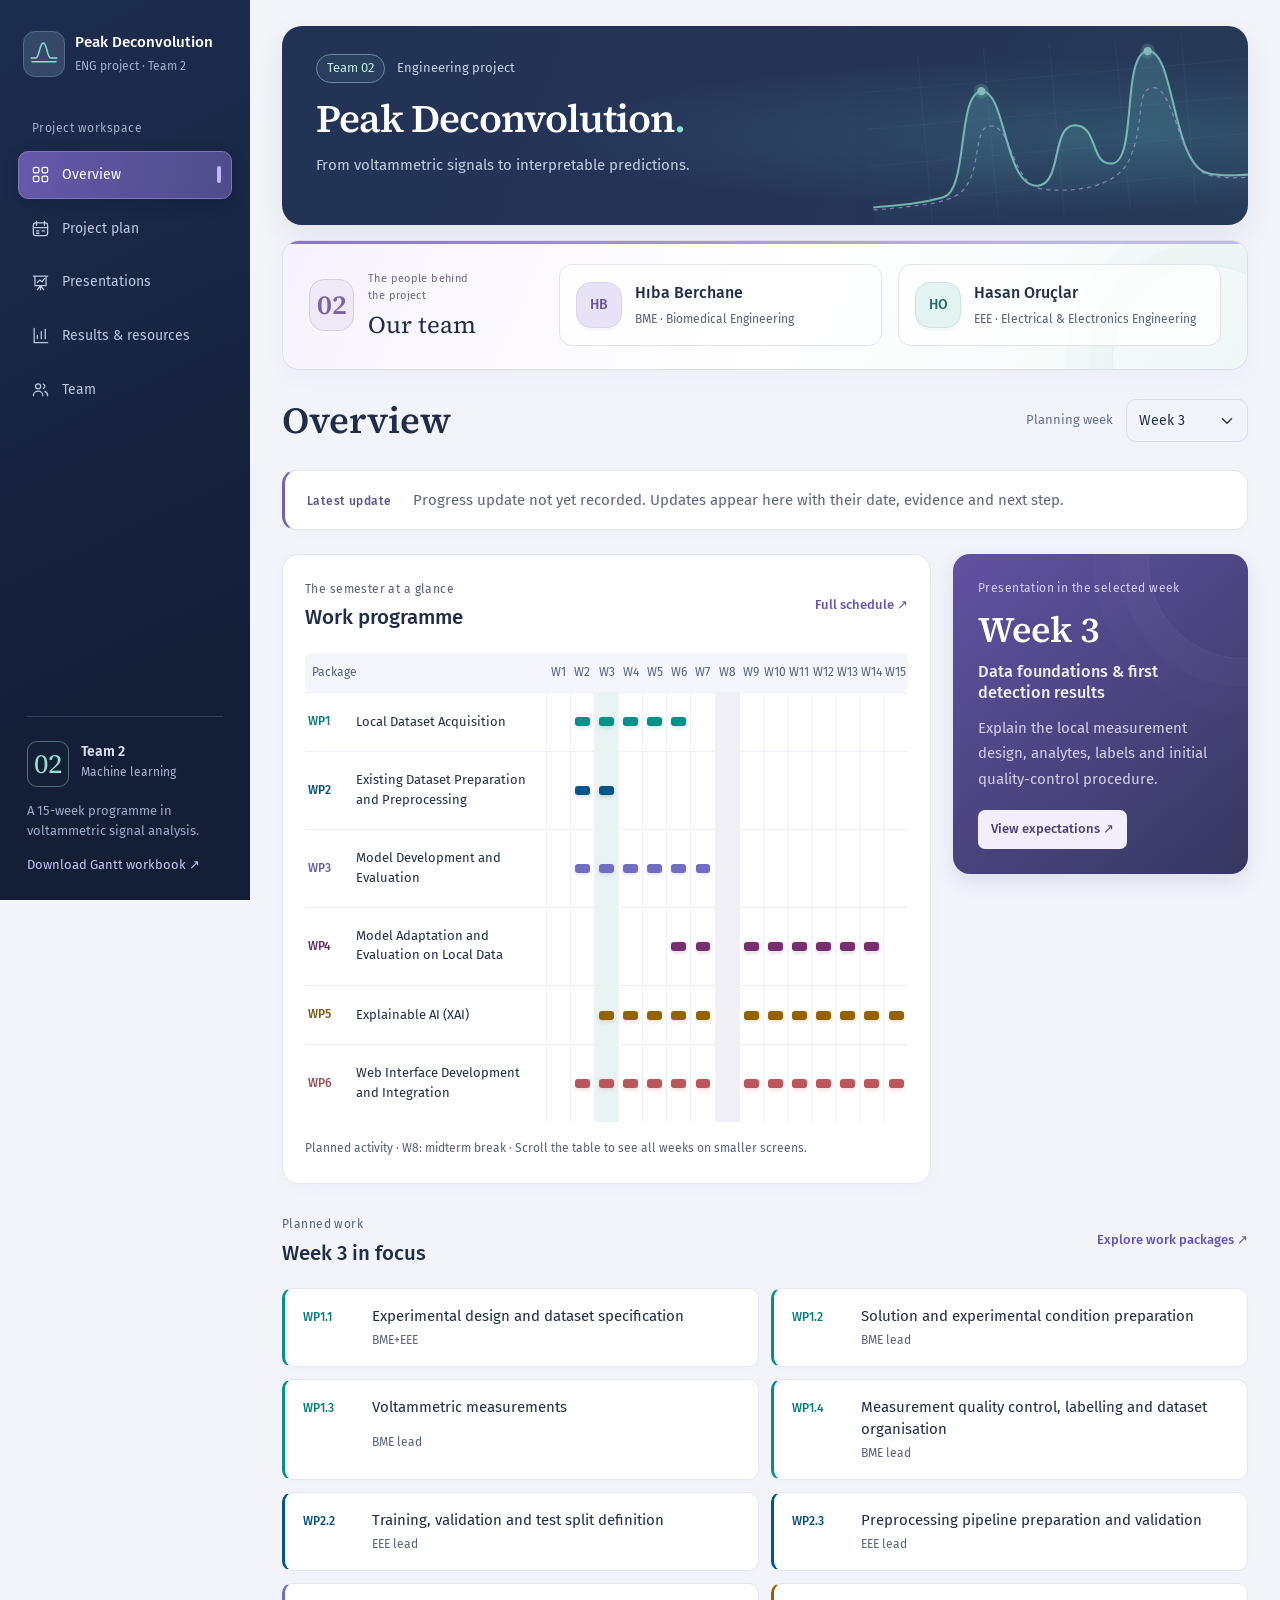
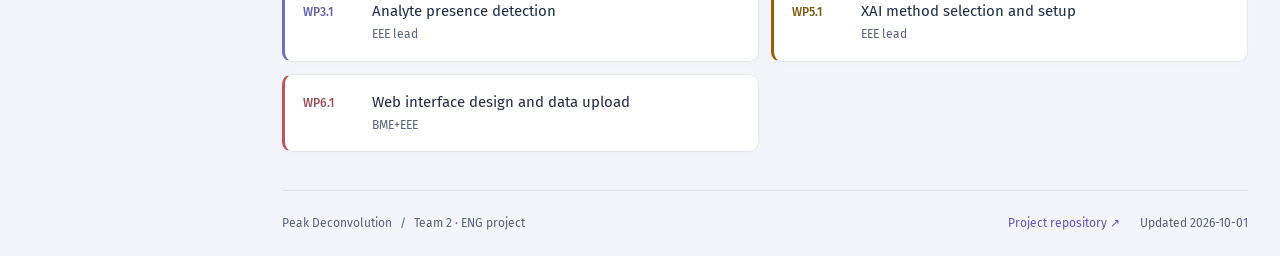
==== commit 739fdff4: "Let either member log hours for either member and show hours by week" ====
--- a/experimental.html
+++ b/experimental.html
@@ -10,9 +10,9 @@
 <link rel="preload" href="assets/fonts/fira-sans-400.ttf" as="font" type="font/ttf" crossorigin>
 <link rel="preload" href="assets/fonts/source-serif-600.ttf" as="font" type="font/ttf" crossorigin>
 <link rel="stylesheet" href="assets/bootstrap.min.css">
-<link rel="stylesheet" href="style.css?v=20260930-2">
+<link rel="stylesheet" href="style.css?v=20261001-1">
 <script src="assets/bootstrap.bundle.min.js" defer></script>
-<script src="app.js?v=20260930-5" defer></script>
+<script src="app.js?v=20261001-1" defer></script>
 </head>
 <body data-view="overview">
 <a class="skip-link" href="#main">Skip to content</a>
@@ -67,6 +67,7 @@
     <div id="team-status" role="status"></div>
     <section class="surface team-block" id="team-hours" hidden></section>
     <div class="team-columns"><section class="surface team-block" id="team-assignments" hidden></section><section class="surface team-block" id="team-threads" hidden></section></div>
+    <dialog id="team-dialog" class="team-dialog" aria-labelledby="team-dialog-title"><form id="team-form" method="dialog"></form></dialog>
     <details class="plan-group" id="team-journal"><summary><span class="group-symbol" aria-hidden="true"><svg viewBox="0 0 24 24"><path d="M5 4h14v16H5V4Zm4 5h6m-6 4h6m-6 4h3"/></svg></span><span class="group-heading"><span class="group-title">Decisions &amp; meetings</span><span class="group-description">Planning decisions, meeting notes and agreed follow-up actions.</span></span></summary><div class="group-content"><div id="journal-list" class="journal-list"></div></div></details>
    </section>
   </div>
--- a/style.css
+++ b/style.css
@@ -177,3 +177,79 @@
 .next-review p,.focus-title,.weekly-title,.gantt-task-name,.section-banner p,.group-content .section-intro,.presentation-intro{font-size:.9375rem}
 .presentation-intro{margin-bottom:20px}
 .evidence-box p{font-size:.9375rem}
+/* Team writing: buttons and dialog */
+button.team-action{cursor:pointer;font-family:inherit}
+.link-button{border:0;background:none;padding:0;color:var(--accent);text-decoration:underline;text-underline-offset:3px;font:inherit;cursor:pointer}
+.team-item button.issue-link{border:0;background:none;padding:0;text-align:left;font:inherit;font-weight:500;color:var(--ink);cursor:pointer}
+.team-item button.issue-link:hover{color:var(--accent);text-decoration:underline}
+.team-dialog{width:min(560px,calc(100vw - 32px));max-height:calc(100vh - 48px);border:1px solid var(--rule);border-radius:16px;padding:0;color:var(--ink);background:#fff;box-shadow:0 20px 60px #1723442e}
+.team-dialog::backdrop{background:#17234466}
+.team-dialog form{display:flex;flex-direction:column;max-height:calc(100vh - 50px)}
+.dialog-head{display:flex;align-items:center;justify-content:space-between;gap:12px;padding:18px 22px 12px;border-bottom:1px solid #edf0f5}
+.dialog-head h2{font:600 1.3rem/1.3 var(--serif);margin:0}
+.dialog-close{border:0;background:none;font-size:1.6rem;line-height:1;color:#56617c;cursor:pointer;padding:0 4px}
+.dialog-body{padding:16px 22px;overflow-y:auto;display:grid;gap:14px}
+.dialog-body>p{margin:0;font-size:.9375rem;color:#4f5a73}
+.dialog-field{display:grid;gap:5px}
+.dialog-label{font-size:.8125rem;font-weight:500;color:#473b85}
+.dialog-field input,.dialog-field textarea,.dialog-field select{width:100%;font:inherit;font-size:.9375rem;color:var(--ink);border:1px solid #d3d7e4;border-radius:9px;padding:8px 11px;background:#fff}
+.dialog-field input:focus,.dialog-field textarea:focus,.dialog-field select:focus{outline:2px solid #b191fa;outline-offset:1px;border-color:#b1a1d9}
+.dialog-field textarea{resize:vertical;min-height:70px}
+.dialog-hint{font-size:.8125rem;color:#56617c}
+.dialog-row{display:grid;grid-template-columns:1fr 1fr;gap:12px}
+.hours-inputs{display:grid;grid-template-columns:repeat(3,minmax(0,1fr));gap:10px}
+.hours-inputs .dialog-label{color:color-mix(in srgb,var(--wp) 80%,#142f42)}
+.dialog-steps{margin:0;padding-left:20px;font-size:.9375rem;color:#4f5a73;display:grid;gap:4px}
+.dialog-steps code{font-size:.85em;background:#f2f3f8;padding:1px 5px;border-radius:4px}
+.dialog-actions{display:flex;align-items:center;gap:10px;padding:12px 22px 18px;border-top:1px solid #edf0f5}
+.dialog-status{margin:0 auto 0 0;font-size:.8125rem;color:#56617c}
+.dialog-status.is-error{color:#9b3f4d}
+.dialog-actions .primary{border:0;border-radius:10px;padding:9px 18px;background:#5b4bb0;color:#fff;font:inherit;font-weight:500;cursor:pointer}
+.dialog-actions .primary:hover{background:#4a3c97}.dialog-actions .primary:disabled{opacity:.6}
+.btn-quiet{border:1px solid #d6d9e6;background:#fff;border-radius:10px;padding:8px 14px;font:inherit;color:#4d4580;cursor:pointer}
+.thread-messages{display:grid;gap:10px}
+.thread-message{border:1px solid var(--rule);border-radius:10px;padding:10px 13px;background:#fafbfd}
+.thread-message-head{display:flex;justify-content:space-between;gap:10px;font-size:.8125rem;color:#56617c;margin-bottom:4px}
+.thread-message-head strong{color:var(--ink);font-weight:500}
+.thread-message p{margin:0;white-space:pre-wrap;color:var(--ink);font-size:.9375rem}
+.dialog-link{font-size:.8125rem}
+@media(max-width:560px){.hours-inputs{grid-template-columns:repeat(2,minmax(0,1fr))}.dialog-row{grid-template-columns:1fr}.dialog-actions{flex-wrap:wrap}.dialog-status{flex-basis:100%}}
+/* Result figures */
+.research-layout:has(.result-card){grid-template-columns:1fr}
+.result-card{background:#fff;border:1px solid var(--rule);border-radius:14px;padding:22px 24px}
+.result-figures{display:grid;grid-template-columns:repeat(2,minmax(0,1fr));gap:22px;margin-top:14px}
+.result-figure{margin:0;min-width:0}
+.result-figure figcaption{font-size:.9375rem;font-weight:500;color:var(--ink);margin-bottom:6px}
+.chart-wrap{position:relative}
+.chart-svg{width:100%;height:auto;display:block;overflow:visible}
+.chart-grid line{stroke:#e8eaf1;stroke-width:1}
+.chart-grid .chart-axis{stroke:#b9bdcb}
+.chart-grid text{font-size:12px;fill:#56617c;font-family:var(--sans)}
+.chart-grid .chart-axis-label{font-size:12.5px;fill:#3f4863}
+.chart-line{fill:none;stroke-width:2;stroke-linejoin:round;stroke-linecap:round}
+.chart-line.is-dashed{stroke-dasharray:5 4}
+.chart-fit{stroke:#56617c;stroke-width:1.5;stroke-dasharray:6 5}
+.chart-dot{stroke:#fff;stroke-width:2}
+.chart-point:focus{outline:none}.chart-point:focus .chart-dot{stroke:#1c1a3a}
+.chart-direct{font-size:12px;fill:#202d49;font-family:var(--sans);font-weight:500}
+.chart-guide{stroke:#9aa1b4;stroke-width:1}
+.chart-tip{position:absolute;pointer-events:none;background:#fff;border:1px solid var(--rule);border-radius:8px;box-shadow:0 6px 18px #17234422;padding:7px 10px;font-size:.8125rem;display:grid;gap:1px;min-width:120px;z-index:2}
+.chart-tip strong{font-weight:600;color:var(--ink)}.chart-tip span{color:#4f5a73}
+.chart-legend{list-style:none;margin:8px 0 0;padding:0;display:flex;flex-wrap:wrap;gap:6px 14px;font-size:.8125rem;color:#4f5a73}
+.chart-legend li{display:flex;align-items:center;gap:6px}
+.chart-swatch{display:inline-block;width:16px;height:0;border-top:2.5px solid var(--c)}
+.chart-swatch.is-dashed{border-top-style:dashed}
+.chart-swatch.is-dot{width:9px;height:9px;border:0;border-radius:50%;background:var(--c)}
+.result-table{margin-top:12px;font-size:.9375rem}
+.result-table summary{cursor:pointer;color:var(--accent)}
+.result-table .hours-table{min-width:0}
+@media(max-width:900px){.result-figures{grid-template-columns:1fr}}
+/* Hours by week */
+.weekly-hours{margin-top:20px}
+.weekly-hours-title{font-size:1rem;font-weight:500;margin:0 0 6px}
+.weekly-table{min-width:420px}
+.weekly-table td{padding:4px 6px}
+.weekly-table tr.is-selected-week th,.weekly-table tr.is-selected-week td{background:#eef6f5}
+.week-cell{width:100%;border:1px solid transparent;background:none;border-radius:7px;padding:6px 8px;text-align:right;font:inherit;color:inherit;cursor:pointer;font-variant-numeric:tabular-nums}
+.week-cell:hover,.week-cell:focus-visible{border-color:#b1a1d9;background:#f4f1fc}
+.weekly-hours .dialog-hint{margin:6px 0 0}
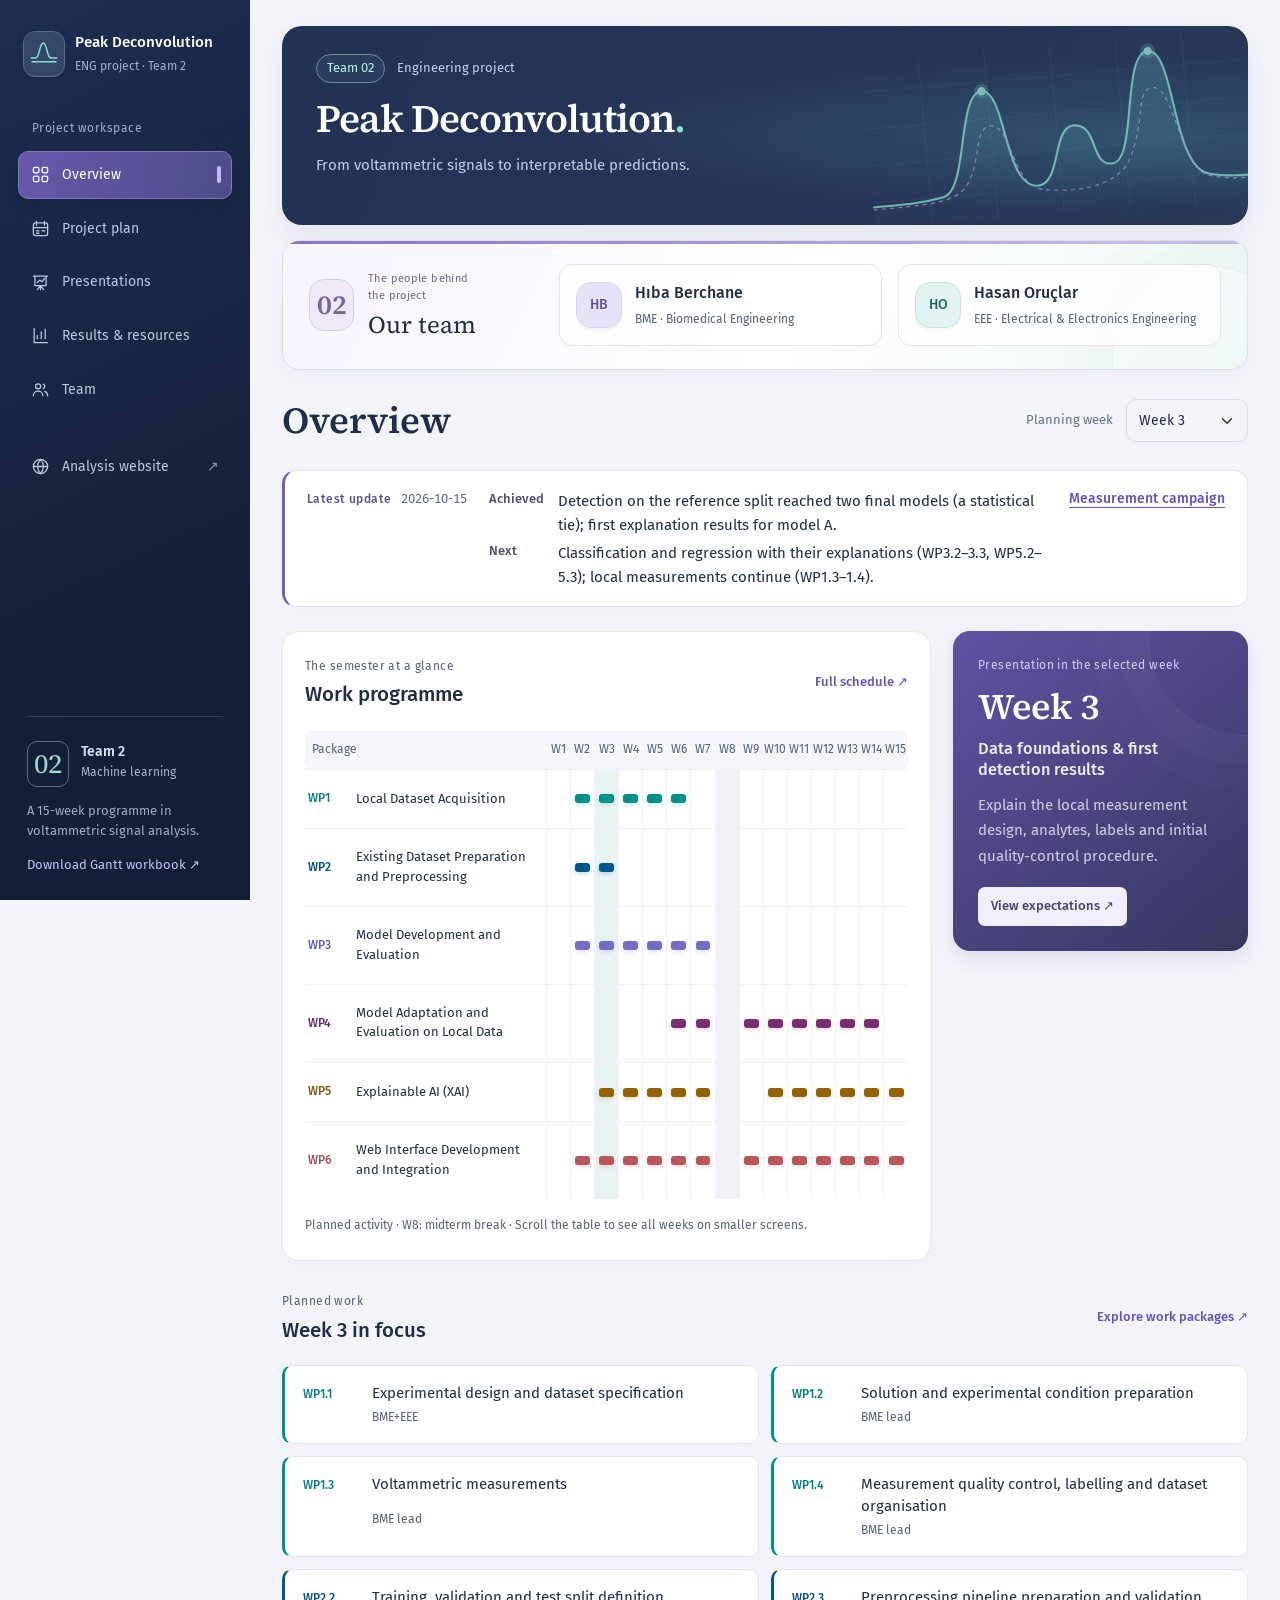
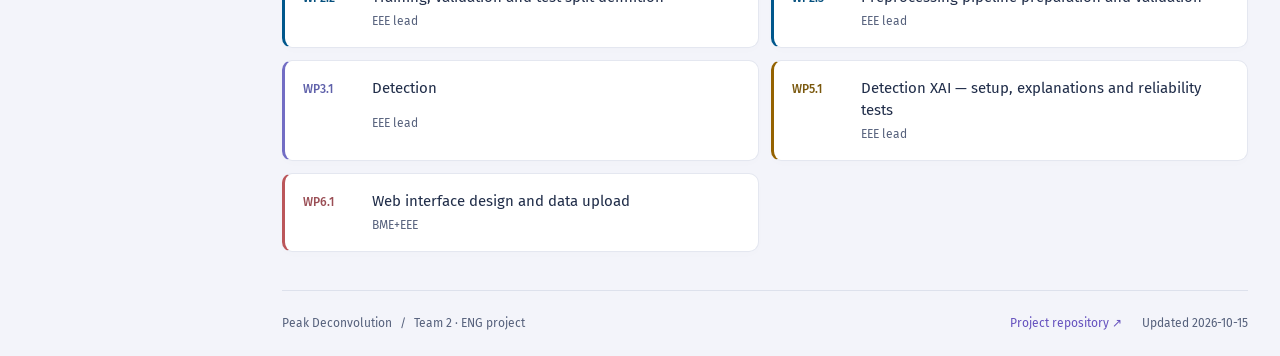
==== commit 7207ad41: "Update the dashboard for week 5 - Plan follows the Gantt workbook revised on 2026-10-14: 25 tasks,  " ====
--- a/experimental.html
+++ b/experimental.html
@@ -10,9 +10,9 @@
 <link rel="preload" href="assets/fonts/fira-sans-400.ttf" as="font" type="font/ttf" crossorigin>
 <link rel="preload" href="assets/fonts/source-serif-600.ttf" as="font" type="font/ttf" crossorigin>
 <link rel="stylesheet" href="assets/bootstrap.min.css">
-<link rel="stylesheet" href="style.css?v=20261001-1">
+<link rel="stylesheet" href="style.css?v=20261015-2">
 <script src="assets/bootstrap.bundle.min.js" defer></script>
-<script src="app.js?v=20261001-1" defer></script>
+<script src="app.js?v=20261015-2" defer></script>
 </head>
 <body data-view="overview">
 <a class="skip-link" href="#main">Skip to content</a>
@@ -26,6 +26,7 @@
   <button class="nav-link" id="tab-results" data-bs-toggle="tab" data-bs-target="#panel-results" data-route="results" type="button" role="tab" aria-controls="panel-results" aria-selected="false" tabindex="-1"><svg viewBox="0 0 24 24" aria-hidden="true"><path d="M4 3v18h17M8 16v-4m5 4V7m5 9V4"/></svg><span>Results &amp; resources</span></button>
   <button class="nav-link" id="tab-team" data-bs-toggle="tab" data-bs-target="#panel-team" data-route="team" type="button" role="tab" aria-controls="panel-team" aria-selected="false" tabindex="-1"><svg viewBox="0 0 24 24" aria-hidden="true"><circle cx="9" cy="8" r="3.2"/><path d="M3 20c0-3.6 2.7-6 6-6s6 2.4 6 6"/><path d="M15.5 5.2a3 3 0 0 1 0 5.6M17.5 14.4c2 .8 3.5 2.8 3.5 5.6"/></svg><span>Team</span></button>
  </nav>
+ <div class="project-nav project-links"><a class="nav-link" href="https://eng-peak-deconvolution-team2.github.io/voltepic/" target="_blank" rel="noopener"><svg viewBox="0 0 24 24" aria-hidden="true"><circle cx="12" cy="12" r="9"/><path d="M3 12h18M12 3c2.4 2.6 3.6 5.6 3.6 9s-1.2 6.4-3.6 9c-2.4-2.6-3.6-5.6-3.6-9S9.6 5.6 12 3z"/></svg><span>Analysis website</span><span class="nav-external" aria-hidden="true">↗</span><span class="visually-hidden"> (VoltEPIC, opens in a new tab)</span></a></div>
  <div class="sidebar-bottom"><span class="sidebar-team">02</span><div><strong>Team 2</strong><span>Machine learning</span></div><p>A 15-week programme in voltammetric signal analysis.</p><a href="documents/PeakDeconv_Gantt_Chart.xlsx" download>Download Gantt workbook <span aria-hidden="true">↗</span></a></div>
 </aside>
 <div class="workspace">
@@ -59,7 +60,7 @@
     <p class="section-intro presentation-intro">Six planned reviews, in the weeks set by the Gantt workbook. Each briefing is a proposed plan derived from the scheduled tasks, subject to supervisor confirmation.</p><div id="presentation-rail" class="presentation-rail" aria-label="Presentation weeks"></div><div id="presentation-list" class="presentation-grid"></div>
    </section>
    <section class="tab-pane" id="panel-results" role="tabpanel" aria-labelledby="tab-results" tabindex="0">
-    <div class="research-layout"><section class="research-section" id="research-results" tabindex="-1"><div class="section-heading"><div><span class="section-eyebrow">Research evidence</span><h2>Experiments &amp; results</h2></div></div><p class="section-intro">Detection, concentration classification, regression and explainability.</p><div id="results-list"></div></section><section class="research-section" id="research-resources" tabindex="-1"><div class="section-heading"><div><span class="section-eyebrow">Project library</span><h2>Resources</h2></div></div><div id="resources-list"></div></section></div>
+    <div class="resource-tabs results-tabs" role="tablist" aria-label="Results and resources"><button class="resource-tab active" id="results-tab-experiments" data-bs-toggle="tab" data-bs-target="#results-pane-experiments" type="button" role="tab" aria-controls="results-pane-experiments" aria-selected="true">Experiments &amp; results</button><button class="resource-tab" id="resources-tab-library" data-bs-toggle="tab" data-bs-target="#resources-pane-library" type="button" role="tab" aria-controls="resources-pane-library" aria-selected="false" tabindex="-1">Library</button><button class="resource-tab" id="resources-tab-campaign" data-bs-toggle="tab" data-bs-target="#resources-pane-campaign" type="button" role="tab" aria-controls="resources-pane-campaign" aria-selected="false" tabindex="-1">Measurement campaign</button></div><div class="tab-content research-layout results-panes"><section class="tab-pane active research-section" id="results-pane-experiments" role="tabpanel" aria-labelledby="results-tab-experiments" tabindex="0"><p class="section-intro">Detection, concentration classification, regression and explainability.</p><div id="results-list"></div></section><section class="tab-pane research-section" id="resources-pane-library" role="tabpanel" aria-labelledby="resources-tab-library" tabindex="0"><div id="resources-list"></div></section><section class="tab-pane campaign-pane" id="resources-pane-campaign" role="tabpanel" aria-labelledby="resources-tab-campaign" tabindex="0"><p class="section-intro">The DPV measurement campaign on screen-printed carbon electrodes (SPCE): progress per stage and every recorded curve. The page is regenerated from the team’s measurement files; the report date is shown at the bottom.</p><iframe id="campaign-frame" class="campaign-frame" title="DPV measurement campaign" data-src="measurements.html"></iframe><p class="figure-note"><a href="measurements.html" target="_blank" rel="noopener">Open the campaign as a full page ↗</a></p></section></div>
    </section>
    <section class="tab-pane" id="panel-team" role="tabpanel" aria-labelledby="tab-team" tabindex="0">
     <div class="team-toolbar"><p class="section-intro">How we share the work: logged hours, work we assign each other and our discussion threads.</p><div id="team-meta" class="team-meta"></div></div>
--- a/style.css
+++ b/style.css
@@ -253,3 +253,9 @@
 .week-cell{width:100%;border:1px solid transparent;background:none;border-radius:7px;padding:6px 8px;text-align:right;font:inherit;color:inherit;cursor:pointer;font-variant-numeric:tabular-nums}
 .week-cell:hover,.week-cell:focus-visible{border-color:#b1a1d9;background:#f4f1fc}
 .weekly-hours .dialog-hint{margin:6px 0 0}
+/* Resources sub-tabs and the embedded measurement campaign (2026-10-14) */
+.resource-tabs{display:flex;flex-wrap:wrap;gap:4px;border-bottom:1px solid var(--rule);margin:-4px 0 22px}.resource-tab{background:none;border:0;border-bottom:2px solid transparent;margin-bottom:-1px;padding:9px 14px;font-size:.875rem;font-weight:500;color:var(--secondary);cursor:pointer}.resource-tab:hover{color:var(--ink)}.resource-tab.active{color:#51428b;border-bottom-color:var(--accent)}.campaign-frame{display:block;width:100%;height:900px;border:0;background:transparent}
+/* Task progress, team members and the analysis-website link (2026-10-15) */
+.task-team{display:block;margin-top:3px;color:var(--ink);font-weight:500}.project-nav.project-links{padding-top:0}.project-links .nav-link{grid-column:1/-1;text-decoration:none}.project-links .nav-external{margin-left:auto;opacity:.7}
+/* Results & resources as three full-width tabs (2026-10-15) */
+.research-layout.results-panes{display:block}
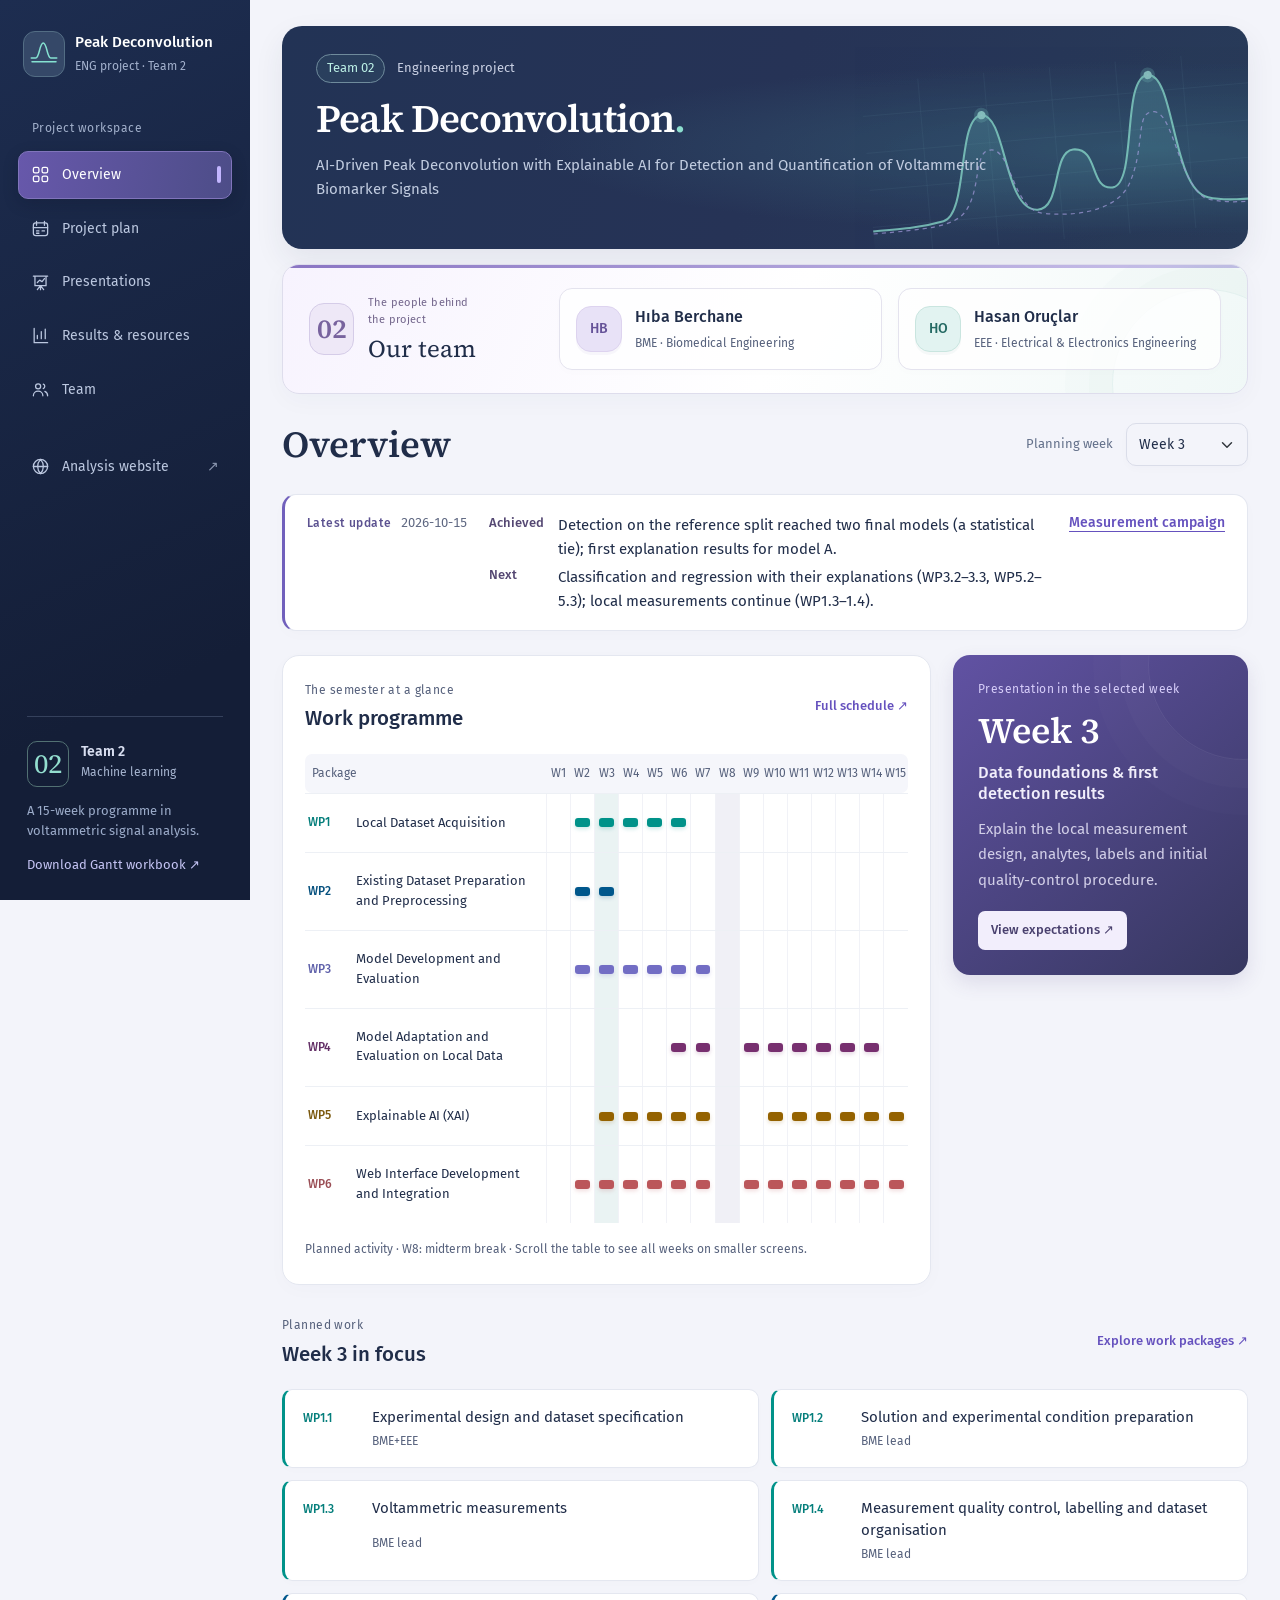
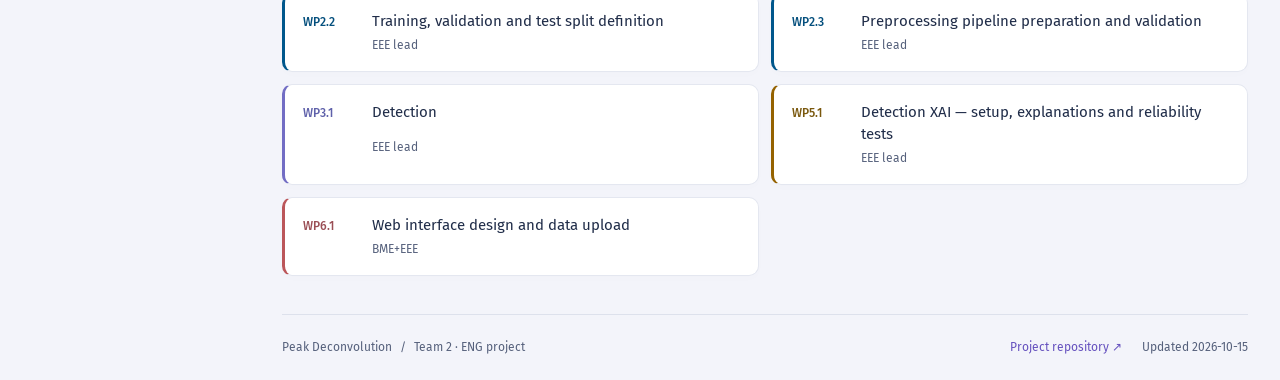
==== commit 10ed5f24: "Show the full project title The masthead line under "Peak Deconvolution." and the browser tab now ca" ====
--- a/experimental.html
+++ b/experimental.html
@@ -5,7 +5,7 @@
 <meta name="viewport" content="width=device-width, initial-scale=1">
 <meta name="theme-color" content="#172344">
 <meta name="description" content="Team 2's Peak Deconvolution project: work programme, presentation expectations, research results and risk management.">
-<title>Peak Deconvolution | Team 2</title>
+<title>AI-Driven Peak Deconvolution with Explainable AI for Detection and Quantification of Voltammetric Biomarker Signals | Team 2</title>
 <link rel="icon" href="assets/favicon.svg" type="image/svg+xml">
 <link rel="preload" href="assets/fonts/fira-sans-400.ttf" as="font" type="font/ttf" crossorigin>
 <link rel="preload" href="assets/fonts/source-serif-600.ttf" as="font" type="font/ttf" crossorigin>
@@ -31,7 +31,7 @@
 </aside>
 <div class="workspace">
  <header class="project-masthead">
-  <div class="masthead-copy"><p class="project-context"><span>Team 02</span> Engineering project</p><a href="#overview" data-go="overview" class="project-title">Peak Deconvolution<span class="title-dot">.</span></a><p class="project-description">From voltammetric signals to interpretable predictions.</p></div>
+  <div class="masthead-copy"><p class="project-context"><span>Team 02</span> Engineering project</p><a href="#overview" data-go="overview" class="project-title">Peak Deconvolution<span class="title-dot">.</span></a><p class="project-description">AI-Driven Peak Deconvolution with Explainable AI for Detection and Quantification of Voltammetric Biomarker Signals</p></div>
   <div class="signal-art" aria-hidden="true"><svg viewBox="0 0 480 210" fill="none"><defs><linearGradient id="signal-fill" x1="0" y1="0" x2="0" y2="1"><stop stop-color="#79dedc" stop-opacity=".32"/><stop offset="1" stop-color="#79dedc" stop-opacity="0"/></linearGradient></defs><path class="signal-grid" d="M0 40h480M0 85h480M0 130h480M0 175h480M70 0v210M150 0v210M230 0v210M310 0v210M390 0v210"/><path d="M0 180C40 180 60 180 86 175C117 169 113 51 143 51C173 51 160 170 201 171C230 172 224 103 250 102C282 102 265 153 294 152C324 150 316 20 348 20C381 20 365 161 408 174C426 180 449 180 480 180V210H0Z" fill="url(#signal-fill)"/><path class="signal-line" pathLength="1000" d="M0 180C40 180 60 180 86 175C117 169 113 51 143 51C173 51 160 170 201 171C230 172 224 103 250 102C282 102 265 153 294 152C324 150 316 20 348 20C381 20 365 161 408 174C426 180 449 180 480 180"/><path class="signal-secondary" d="M0 183C64 183 99 183 114 165C135 140 130 93 150 94C176 93 170 169 207 176C262 186 300 174 314 150C339 105 328 62 352 65C375 68 374 153 405 175C430 184 452 183 480 183"/><circle cx="143" cy="51" r="5"/><circle cx="348" cy="20" r="5"/></svg></div>
  </header>
  <section class="people-section team-spotlight" aria-labelledby="team-heading">
